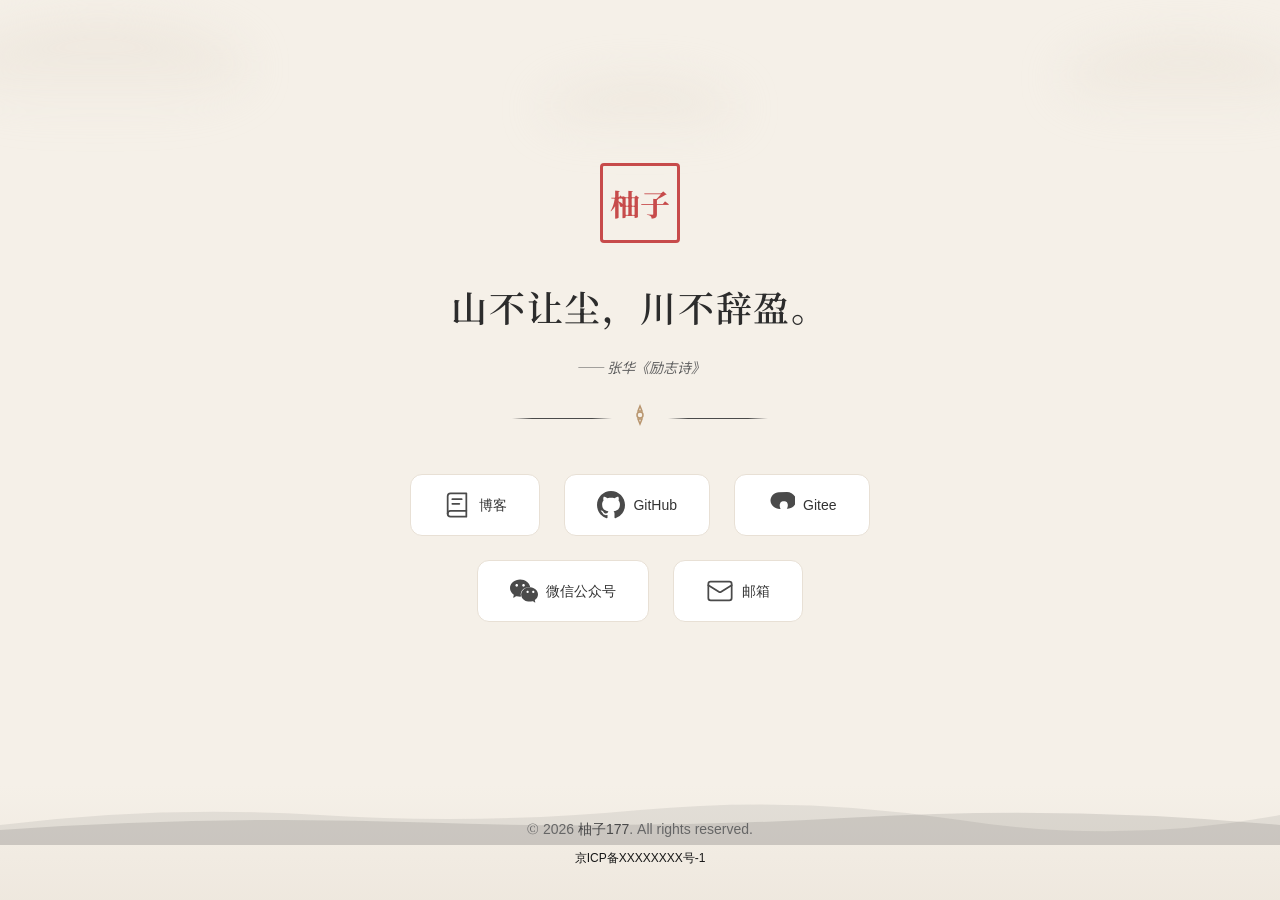
==== index.html @ e75788fe "个人主页初始化" ====
<!DOCTYPE html>
<html lang="zh-CN">
<head>
    <!-- ============================================
         古风个人网站主页
         作者: MiniMax Agent/youzi177
         版本: 1.0.1
    ============================================ -->

    <!-- ========== 基础字符集 & 视口设置 ========== -->
    <meta charset="UTF-8">
    <meta name="viewport" content="width=device-width, initial-scale=1.0, maximum-scale=5.0">

    <!-- ========== SEO 核心Meta标签 ========== -->
    <title>柚子177 - 个人主页</title>
    <meta name="description" content="柚子177是一个充满东方个人网站，以古典水墨画风格为基调，融合现代交互体验。分享技术与生活感悟。">
    <meta name="keywords" content="个人网站,古风,水墨,博客,技术,生活,柚子177">
    <meta name="author" content="柚子177">
    <meta name="robots" content="index, follow">

    <!-- ========== 搜索引擎爬虫友好 ========== -->
    <meta name="googlebot" content="index, follow">
    <meta name="baiduspider" content="index, follow">
    <meta name="bingbot" content="index, follow">

    <!-- ========== 移动端优化 ========== -->
    <meta name="theme-color" content="#f5f0e8">
    <meta name="apple-mobile-web-app-capable" content="yes">
    <meta name="apple-mobile-web-app-status-bar-style" content="default">

    <!-- ========== Open Graph 社交分享标签 ========== -->
    <meta property="og:type" content="website">
    <meta property="og:title" content="柚子177 - 个人主页">
    <meta property="og:description" content="柚子177是一个充满东方个人网站，以古典水墨画风格为基调。">
    <meta property="og:site_name" content="柚子177">
    <meta property="og:locale" content="zh_CN">

    <!-- ========== Twitter Card 标签 ========== -->
    <meta name="twitter:card" content="summary">
    <meta name="twitter:title" content="柚子177 - 个人主页">
    <meta name="twitter:description" content="柚子177是一个充满东方个人网站。">

    <!-- ========== 链接关系 ========== -->
    <link rel="canonical" href="https://example.com/">
    <link rel="index" href="https://example.com/">

    <!-- ========== 预连接优化 ========== -->
    <link rel="preconnect" href="https://fonts.googleapis.com">
    <link rel="preconnect" href="https://fonts.gstatic.com" crossorigin>

    <!-- ========== Google 字体 ========== -->
    <link href="https://fonts.googleapis.com/css2?family=Noto+Sans+SC:wght@300;400;500;700&family=Noto+Serif+SC:wght@400;600;700&display=swap" rel="stylesheet">

    <!-- ========== 页面图标 ========== -->
    <!-- <link rel="icon" type="image/svg+xml" href="data:image/svg+xml,<svg xmlns='http://www.w3.org/2000/svg' viewBox='0 0 100 100'><text y='.9em' font-size='90'>墨</text></svg>"> -->
      <link rel="icon" type="image/png" href="favicon.ico">
    <!-- ========== 样式表 ========== -->
    <link rel="stylesheet" href="styles.css">

    <!-- ========== 结构化数据 (JSON-LD) ========== -->
    <script type="application/ld+json">
    {
        "@context": "https://schema.org",
        "@type": "Person",
        "name": "柚子177",
        "description": "热爱技术与生活的开发者",
        "url": "https://youzi177.cn",
        "sameAs": [
            "https://github.com/youzi177",
            "https://gitee.com/youzi177"
        ]
    }
    </script>
</head>
<body>
    <!-- ============================================
         页面主容器
    ============================================ -->
    <div class="page-wrapper">

        <!-- ========== 顶部祥云装饰 ========== -->
        <div class="cloud-container" aria-hidden="true">
            <div class="cloud cloud-1"></div>
            <div class="cloud cloud-2"></div>
            <div class="cloud cloud-3"></div>
        </div>

        <!-- ========== 主内容区域 ========== -->
        <main class="main-content" role="main">

            <!-- 印章装饰 -->
            <div class="seal" aria-hidden="true">
                <span class="seal-text">柚子</span>
            </div>

            <!-- 谚语/名言区域 -->
            <div class="quote-section">
                <blockquote class="quote">
                    <p class="quote-text" id="quote-text">山不让尘，川不辞盈。</p>
                    <footer class="quote-source">
                        <cite>—— 张华《励志诗》</cite>
                    </footer>
                </blockquote>

                <!-- 装饰性分隔线 -->
                <div class="divider" aria-hidden="true">
                    <span class="divider-line"></span>
                    <span class="divider-icon">
                        <svg width="24" height="24" viewBox="0 0 24 24" fill="none" stroke="currentColor" stroke-width="1.5">
                            <path d="M12 3L14 8H10L12 3Z"/>
                            <path d="M12 21L10 16H14L12 21Z"/>
                            <circle cx="12" cy="12" r="3"/>
                        </svg>
                    </span>
                    <span class="divider-line"></span>
                </div>
            </div>

            <!-- 导航链接区域 -->
            <nav class="nav-links" aria-label="社交链接">
                <a href="https://blog.youzi177.cn" target="_blank" rel="noopener noreferrer" class="nav-link" data-platform="blog">
                    <span class="link-icon">
                        <!-- 博客/书本图标 -->
                        <svg width="28" height="28" viewBox="0 0 24 24" fill="none" stroke="currentColor" stroke-width="1.5" stroke-linecap="round" stroke-linejoin="round">
                            <path d="M4 19.5A2.5 2.5 0 0 1 6.5 17H20"/>
                            <path d="M6.5 2H20v20H6.5A2.5 2.5 0 0 1 4 19.5v-15A2.5 2.5 0 0 1 6.5 2z"/>
                            <line x1="8" y1="7" x2="16" y2="7"/>
                            <line x1="8" y1="11" x2="14" y2="11"/>
                        </svg>
                    </span>
                    <span class="link-text">博客</span>
                </a>

                <a href="https://github.com/youzi177" target="_blank" rel="noopener noreferrer" class="nav-link" data-platform="github">
                    <span class="link-icon">
                        <!-- GitHub 图标 -->
                        <svg width="28" height="28" viewBox="0 0 24 24" fill="currentColor">
                            <path d="M12 0C5.37 0 0 5.37 0 12c0 5.31 3.435 9.795 8.205 11.385.6.105.825-.255.825-.57 0-.285-.015-1.23-.015-2.235-3.015.555-3.795-.735-4.035-1.41-.135-.345-.72-1.41-1.23-1.695-.42-.225-1.02-.78-.015-.795.945-.015 1.62.87 1.845 1.23 1.08 1.815 2.805 1.305 3.495.99.105-.78.42-1.305.765-1.605-2.67-.3-5.46-1.335-5.46-5.925 0-1.305.465-2.385 1.23-3.225-.12-.3-.54-1.53.12-3.18 0 0 1.005-.315 3.3 1.23.96-.27 1.98-.405 3-.405s2.04.135 3 .405c2.295-1.56 3.3-1.23 3.3-1.23.66 1.65.24 2.88.12 3.18.765.84 1.23 1.905 1.23 3.225 0 4.605-2.805 5.625-5.475 5.925.435.375.81 1.095.81 2.22 0 1.605-.015 2.895-.015 3.3 0 .315.225.69.825.57A12.02 12.02 0 0 0 24 12c0-6.63-5.37-12-12-12z"/>
                        </svg>
                    </span>
                    <span class="link-text">GitHub</span>
                </a>

                <a href="https://gitee.com/youzi177" target="_blank" rel="noopener noreferrer" class="nav-link" data-platform="gitee">
                    <span class="link-icon">
                        <!-- Gitee 蜻蜓图标 -->
                        <svg width="28" height="28" viewBox="0 0 24 24" fill="currentColor">
                            <path d="M10.184 1.02c-3.91 0-7.184 3.275-7.184 7.18 0 3.91 3.91 7.18 7.91 7.18.27 0 .54-.01.81-.04-.04-.06-.07-.12-.1-.18-.12-.21-.24-.42-.33-.66-.03-.06-.05-.12-.07-.18a6.12 6.12 0 0 1-.22-.75c-.01-.06-.02-.12-.03-.18-.02-.1-.03-.21-.04-.31a.63.63 0 0 1-.02-.13c0-.04-.01-.08-.01-.12v-.93a.62.62 0 0 1 .02-.16c.02-.1.04-.21.07-.31a4.6 4.6 0 0 1 .18-.57c.02-.05.04-.1.06-.14.03-.08.07-.15.1-.23l.03-.06c.03-.06.06-.12.09-.18.04-.07.08-.14.13-.2.04-.06.08-.12.13-.18.04-.06.09-.12.14-.17.05-.06.11-.12.17-.17.06-.05.12-.11.18-.16.06-.05.13-.09.2-.14.07-.04.14-.08.22-.12.07-.04.15-.07.23-.11.08-.03.16-.06.25-.09.08-.02.17-.05.26-.07.08-.02.17-.03.26-.05.09-.01.18-.02.27-.03.09 0 .18-.01.27-.01h.54c.09 0 .18 0 .27.01.09.01.18.02.27.03.09.02.18.03.26.05.09.02.17.05.26.07.08.03.17.06.25.09.08.04.15.07.23.11.07.04.15.08.22.12.07.05.14.09.2.14.06.05.12.11.18.16.06.05.12.11.17.17.05.05.1.11.14.17.05.06.09.13.13.2.03.06.06.12.09.18.01.02.02.04.03.06.03.08.07.15.1.23.02.05.04.09.06.14.05.15.11.31.18.57.03.1.05.21.07.31.01.05.01.11.02.16v.93c0 .04 0 .08-.01.12a.63.63 0 0 1-.02.13c-.01.1-.02.21-.04.31-.01.06-.02.12-.03.18a6.12 6.12 0 0 1-.22.75c-.02.06-.05.12-.07.18-.09.24-.21.45-.33.66-.03.06-.06.12-.1.18.27.03.54.04.81.04 3.91 0 7.18-3.27 7.18-7.18 0-3.905-3.91-7.18-7.91-7.18z"/>
                        </svg>
                    </span>
                    <span class="link-text">Gitee</span>
                </a>

                <a href="#" class="nav-link" data-platform="wechat" id="wechat-link">
                    <span class="link-icon">
                        <!-- 微信图标 -->
                        <svg width="28" height="28" viewBox="0 0 24 24" fill="currentColor">
                            <path d="M8.691 2.188C3.891 2.188 0 5.476 0 9.53c0 2.212 1.17 4.203 3.002 5.55a.59.59 0 0 1 .213.665l-.39 1.48c-.019.07-.048.141-.048.213 0 .163.13.295.29.295a.326.326 0 0 0 .167-.054l1.903-1.114a.864.864 0 0 1 .717-.098 10.16 10.16 0 0 0 2.837.403c.276 0 .543-.027.811-.05-.857-2.578.157-4.972 1.932-6.446 1.703-1.415 3.882-1.98 5.853-1.838-.576-3.583-4.196-6.348-8.596-6.348zM5.785 5.991c.642 0 1.162.529 1.162 1.18a1.17 1.17 0 0 1-1.162 1.178A1.17 1.17 0 0 1 4.623 7.17c0-.651.52-1.18 1.162-1.18zm5.813 0c.642 0 1.162.529 1.162 1.18a1.17 1.17 0 0 1-1.162 1.178 1.17 1.17 0 0 1-1.162-1.178c0-.651.52-1.18 1.162-1.18zm5.34 2.867c-1.797-.052-3.746.512-5.28 1.786-1.72 1.428-2.687 3.72-1.78 6.22.942 2.453 3.666 4.229 6.884 4.229.826 0 1.622-.12 2.361-.336a.722.722 0 0 1 .598.082l1.584.926a.272.272 0 0 0 .14.045c.134 0 .24-.11.24-.245 0-.06-.024-.12-.04-.177l-.327-1.233a.582.582 0 0 1-.023-.156.49.49 0 0 1 .201-.398C23.024 18.48 24 16.82 24 14.98c0-3.21-2.931-5.837-6.656-6.088V8.87c-.135-.003-.27-.012-.407-.012zm-1.834 2.994c.536 0 .97.44.97.983a.976.976 0 0 1-.97.983.976.976 0 0 1-.97-.983c0-.542.434-.983.97-.983zm4.857 0c.536 0 .97.44.97.983a.976.976 0 0 1-.97.983.976.976 0 0 1-.97-.983c0-.542.434-.983.97-.983z"/>
                        </svg>
                    </span>
                    <span class="link-text">微信公众号</span>
                </a>

                <a href="mailto:youzi177@126.com" class="nav-link" data-platform="email">
                    <span class="link-icon">
                        <!-- 邮箱图标 -->
                        <svg width="28" height="28" viewBox="0 0 24 24" fill="none" stroke="currentColor" stroke-width="1.5" stroke-linecap="round" stroke-linejoin="round">
                            <rect x="2" y="4" width="20" height="16" rx="2"/>
                            <path d="m22 7-8.97 5.7a1.94 1.94 0 0 1-2.06 0L2 7"/>
                        </svg>
                    </span>
                    <span class="link-text">邮箱</span>
                </a>
            </nav>

            <!-- 微信公众号二维码弹窗 -->
            <div class="wechat-modal" id="wechat-modal" role="dialog" aria-modal="true" aria-labelledby="wechat-title" hidden>
                <div class="wechat-modal-content">
                    <button class="wechat-modal-close" id="wechat-modal-close" aria-label="关闭">
                        <svg width="24" height="24" viewBox="0 0 24 24" fill="none" stroke="currentColor" stroke-width="2">
                            <line x1="18" y1="6" x2="6" y2="18"/>
                            <line x1="6" y1="6" x2="18" y2="18"/>
                        </svg>
                    </button>
                    <h3 id="wechat-title" class="wechat-modal-title">扫码关注微信公众号</h3>
                    <div class="wechat-qrcode">
                        <!-- 占位二维码，使用CSS绘制 -->
                        <div class="qrcode-placeholder">
                       <img src="https://zvrznhzpe161.space.minimaxi.com/wechat-qrcode.jpg" alt="微信公众号二维码" />
                        </div>
                    </div>
                    <p class="wechat-hint">搜索关注：科技兔Rabbit</p>
                </div>
            </div>
        </main>

        <!-- ========== 底部页脚 ========== -->
        <footer class="footer" role="contentinfo">
            <!-- 底部山水装饰 -->
            <div class="mountain-decoration" aria-hidden="true">
                <svg viewBox="0 0 1440 120" preserveAspectRatio="none">
                    <path d="M0,120 L0,80 Q180,40 360,60 T720,50 T1080,70 T1440,60 L1440,120 Z" fill="currentColor" opacity="0.1"/>
                    <path d="M0,120 L0,90 Q240,60 480,75 T960,65 T1440,80 L1440,120 Z" fill="currentColor" opacity="0.15"/>
                </svg>
            </div>

            <div class="footer-content">
                <p class="copyright">
                    <span class="copyright-symbol">&copy;</span>
                    <span id="current-year"></span>
                    <a href="/" class="footer-link">柚子177</a>.
                    All rights reserved.
                </p>
                <p class="beian">
                    <a href="https://beian.miit.gov.cn/" target="_blank" rel="noopener noreferrer" class="footer-link beian-link">
                        京ICP备XXXXXXXX号-1
                    </a>
                </p>
            </div>
        </footer>
    </div>

    <!-- ========== JavaScript ========== -->
    <script src="script.js"></script>

<style>

* {
  margin: 0;
  padding: 0;
  box-sizing: border-box;
}

body {
  font-family: -apple-system, BlinkMacSystemFont, 'Segoe UI', Roboto, 'Helvetica Neue', Arial, sans-serif;
}

.inland-security-footer {
  position: fixed;
  z-index: 10;
  bottom: 0;
  right: 0;
  width: fit-content;
  display: flex;
  justify-content: flex-end;
}

.tooltip-container {
  position: relative;
}

.trigger-content {
  display: flex;
  flex-wrap: wrap;
  align-items: center;
  justify-content: center;
  padding: 8px;
  background-color: transparent;
  border-radius: 8px;
  cursor: pointer;
}

.minimax-link {
  display: flex;
  align-items: center;
  cursor: pointer;
  font-weight: 300;
  color: #adadad;
  text-decoration: none;
}

.minimax-link:visited {
  color: #adadad;
}

.minimax-link:hover {
  color: #666666;
}

.tooltip-content {
  position: absolute;
  bottom: 100%;
  right: 0;
  display: none;
  flex-direction: column;
  align-items: center;
  gap: 8px;
  padding: 8px;
  padding-bottom: 16px; /* 8px 内容间距 + 8px 用于鼠标移动的透明区域 */
  font-size: 12px;
  line-height: 17px;
  background-color: #fafafa;
  border-radius: 12px;
  white-space: nowrap;
  box-shadow: 0 2px 8px rgba(0, 0, 0, 0.15);
  color: #171717;
}

/* 创建透明的连接区域，让鼠标可以平滑移动到 tooltip */
.tooltip-content::after {
  content: '';
  position: absolute;
  bottom: -8px;
  left: 0;
  right: 0;
  height: 16px;
}

.tooltip-container:hover .tooltip-content {
  display: flex;
}

.info-section {
  display: flex;
  flex-wrap: wrap;
  justify-content: center;
  gap: 12px;
}

.beian-link {
  display: flex;
  align-items: center;
  text-decoration: none;
  color: #171717;
}

.beian-icon {
  width: 14px;
  height: 14px;
  margin-right: 2px;
}

.underline-text {
  color: #171717;
  text-decoration: underline;
}

.underline-text:hover {
  color: #000000;
}

/* 深色模式支持 */
@media (prefers-color-scheme: dark) {
  .trigger-content {
    background-color: transparent;
  }

  .minimax-link,
  .minimax-link:visited {
    color: #666666;
  }

  .minimax-link:hover {
    color: #adadad;
  }

  .tooltip-content {
    background-color: #262626;
    color: #ededed;
  }

  .beian-link,
  .underline-text {
    color: #ededed;
  }

  .underline-text:hover {
    color: #ffffff;
  }
}

</style>
<div class="inland-security-footer">
  <div class="tooltip-container">
    <!-- <div class="trigger-content">
      <a href="https://www.minimaxi.com/" target="_blank" rel="noreferrer" class="minimax-link">
        <span>© 2026 MiniMax</span>
      </a>
    </div> -->
    <div class="tooltip-content">
      <!-- <section class="info-section">
        <span>上海稀宇科技有限公司</span>
      </section> -->

      <section class="info-section">
        <a class="beian-link" href="https://www.beian.gov.cn/portal/registerSystemInfo?recordcode=31010402010179" target="_blank" rel="noreferrer">
          <img alt="hailuo-beian-icon" src="https://cdn.hailuoai.com/hailuo-video-web/public_assets/223037d3-79fd-4db0-a456-749f38a6a14b.png" class="beian-icon">
          <span class="underline-text">沪公网安备31010402010179号</span>
        </a>
        <a href="https://beian.miit.gov.cn/" target="_blank" rel="noreferrer" class="underline-text">
          沪ICP备2023003282号-38
        </a>
      </section>

      <!-- <section class="info-section">
        <span>模型名称：MiniMax</span>
        <span>备案号：Shanghai-MiniMax-202505230046</span>
      </section> -->
<!-- 
      <section class="info-section">
        <a href="https://agent.minimaxi.com/doc/zh/terms-of-service.html" target="_blank" rel="noreferrer" class="underline-text">
          用户协议
        </a>
        <a href="https://agent.minimaxi.com/doc/zh/privacy-policy.html" target="_blank" rel="noreferrer" class="underline-text">
          隐私政策
        </a>
      </section> -->
    </div>
  </div>
</div>


<script>
/**
 * Iframe 元素高亮注入脚本
 * 需要在目标网站中引入此脚本来支持跨域 iframe 高亮功能
 *
 * 使用方法：
 * 1. 将此脚本添加到目标网站的 HTML 中
 * 2. 或通过浏览器扩展、用户脚本等方式注入
 */

(function () {
  "use strict";

  // 检查是否在 iframe 中
  if (window.self === window.top) {
    return; // 不在 iframe 中，不执行
  }

  // 检查是否已经初始化过
  if (window.__iframeHighlightInitialized) {
    return;
  }
  window.__iframeHighlightInitialized = true;
  console.log("Iframe 高亮脚本已加载");

  // 创建高亮覆盖层
  var overlay = document.createElement("div");
  overlay.id = "iframe-highlight-overlay";
  overlay.style.cssText = "\n    position: fixed;\n    top: 0;\n    left: 0;\n    width: 100vw;\n    height: 100vh;\n    pointer-events: none;\n    z-index: 999999;\n    overflow: hidden;\n  ";

  // 创建悬停高亮框（虚线边框）
  var highlightBox = document.createElement("div");
  highlightBox.id = "iframe-highlight-box";
  highlightBox.style.cssText = "\n    position: absolute;\n    border: 2px dashed #007AFF;\n    background: rgba(0, 122, 255, 0.08);\n    pointer-events: none;\n    display: none;\n    transition: all 0.1s ease;\n    box-shadow: 0 0 0 1px rgba(255, 255, 255, 0.8);\n    border-radius: 2px;\n  ";

  // 创建选中节点的常驻高亮框（实线边框）
  var selectedBox = document.createElement("div");
  selectedBox.id = "iframe-selected-box";
  selectedBox.style.cssText = "\n    position: absolute;\n    border: 2px solid #007AFF;\n    pointer-events: none;\n    display: none;\n    box-shadow: 0 0 0 1px rgba(255, 255, 255, 0.9), 0 0 8px rgba(255, 107, 53, 0.4);\n    border-radius: 2px;\n    z-index: 1000000;\n  ";

  // 创建悬停标签显示
  var tagLabel = document.createElement("div");
  tagLabel.id = "iframe-tag-label";
  tagLabel.style.cssText = "\n    position: absolute;\n    background: #007AFF;\n    color: white;\n    padding: 2px 6px;\n    font-size: 11px;\n    font-family: -apple-system, BlinkMacSystemFont, 'Segoe UI', Roboto, 'Helvetica Neue', Arial, sans-serif;\n    border-radius: 2px;\n    pointer-events: none;\n    display: none;\n    white-space: nowrap;\n    z-index: 1000001;\n    box-shadow: 0 2px 4px rgba(0, 0, 0, 0.3);\n    font-weight: 500;\n  ";

  // 创建选中节点标签
  var selectedLabel = document.createElement("div");
  selectedLabel.id = "iframe-selected-label";
  selectedLabel.style.cssText = "\n    position: absolute;\n    background: #007AFF;\n    color: white;\n    padding: 3px 8px;\n    font-size: 11px;\n    font-family: -apple-system, BlinkMacSystemFont, 'Segoe UI', Roboto, 'Helvetica Neue', Arial, sans-serif;\n    border-radius: 3px;\n    pointer-events: none;\n    display: none;\n    white-space: nowrap;\n    z-index: 1000002;\n    box-shadow: 0 2px 6px rgba(0, 0, 0, 0.4);\n    font-weight: 600;\n  ";
  overlay.appendChild(highlightBox);
  overlay.appendChild(selectedBox);
  overlay.appendChild(tagLabel);
  overlay.appendChild(selectedLabel);
  document.body.appendChild(overlay);

  // 存储当前选中的元素
  var selectedElement = null;
  var highlightEnabled = false;

  // 更新选中元素的高亮显示
  function updateSelectedHighlight(element) {
    console.log("updateSelectedHighlight called with:", element);
    if (!element) {
      selectedBox.style.display = "none";
      selectedLabel.style.display = "none";
      selectedElement = null;
      console.log("Cleared selected highlight");
      return;
    }
    selectedElement = element;
    var rect = element.getBoundingClientRect();
    console.log("Selected element rect:", rect);

    // 更新选中高亮框位置
    selectedBox.style.display = "block";
    selectedBox.style.left = "".concat(rect.left - 2, "px");
    selectedBox.style.top = "".concat(rect.top - 2, "px");
    selectedBox.style.width = "".concat(rect.width + 4, "px");
    selectedBox.style.height = "".concat(rect.height + 4, "px");

    // 更新选中标签位置和内容
    selectedLabel.style.display = "block";
    selectedLabel.textContent = "\u2713 <".concat(element.tagName.toLowerCase(), ">");

    // 计算标签位置，确保不超出视窗
    var labelTop = rect.top - 28;
    var labelLeft = rect.left;

    // 如果标签会超出顶部，显示在元素下方
    if (labelTop < 5) {
      labelTop = rect.bottom + 5;
    }

    // 如果标签会超出右侧，向左调整
    var labelWidth = selectedLabel.offsetWidth || 100; // 预估宽度
    if (labelLeft + labelWidth > window.innerWidth - 10) {
      labelLeft = window.innerWidth - labelWidth - 10;
    }
    selectedLabel.style.left = "".concat(Math.max(5, labelLeft), "px");
    selectedLabel.style.top = "".concat(labelTop, "px");
    console.log("Selected highlight positioned at:", {
      left: selectedBox.style.left,
      top: selectedBox.style.top,
      width: selectedBox.style.width,
      height: selectedBox.style.height
    });
  }
  function getElementSelector(element) {
    if (!(element instanceof Element)) throw new Error('Argument must be a DOM element');
    var segments = [];
    var current = element;
    while (current !== document.documentElement) {
      var selector = '';
      // 优先检查唯一ID
      if (current.id && document.querySelectorAll("#".concat(current.id)).length === 1) {
        segments.unshift("#".concat(current.id));
        break; // ID唯一，无需继续向上
      }

      // 生成类名选择器（取第一个有效类名）
      var classes = Array.from(current.classList).filter(function (c) {
        return !c.startsWith('js-');
      });
      var className = classes.length > 0 ? ".".concat(classes[0]) : '';

      // 生成位置索引（nth-child）
      var tag = current.tagName.toLowerCase();
      if (!className) {
        var siblings = Array.from(current.parentNode.children);
        var index = siblings.findIndex(function (el) {
          return el === current;
        }) + 1;
        selector = "".concat(tag, ":nth-child(").concat(index, ")");
      } else {
        selector = className;
      }
      segments.unshift(selector);
      current = current.parentElement;
    }

    // 处理根元素
    if (current === document.documentElement) {
      segments.unshift('html');
    }
    return segments.join(' > ');
  }

  // 获取元素文本内容
  function getElementText(element) {
    var _element$textContent;
    if (element.tagName === "INPUT") {
      return element.value || element.placeholder || "";
    }
    if (element.tagName === "TEXTAREA") {
      return element.value || element.placeholder || "";
    }
    var text = ((_element$textContent = element.textContent) === null || _element$textContent === void 0 ? void 0 : _element$textContent.trim()) || "";
    return text.length > 50 ? text.substring(0, 50) + "..." : text;
  }

  // 获取元素属性信息
  function getElementAttributes(element) {
    var attrs = {};
    for (var i = 0; i < element.attributes.length; i++) {
      var attr = element.attributes[i];
      attrs[attr.name] = attr.value;
    }
    return attrs;
  }

  // 鼠标悬停事件处理
  function handleMouseOver(e) {
    if (!highlightEnabled) return;
    var target = e.target;
    if (!target || target === overlay || target === highlightBox || target === tagLabel || target === selectedBox || target === selectedLabel) {
      return;
    }

    // 避免高亮 html 和 body 元素
    if (target === document.documentElement || target === document.body) {
      return;
    }

    // 如果是已选中的元素，不显示悬停高亮
    if (target === selectedElement) {
      highlightBox.style.display = "none";
      tagLabel.style.display = "none";
      return;
    }
    var rect = target.getBoundingClientRect();
    var selector = getElementSelector(target);
    var text = getElementText(target);
    var attributes = getElementAttributes(target);

    // 更新悬停高亮框位置
    highlightBox.style.display = "block";
    highlightBox.style.left = "".concat(rect.left - 2, "px");
    highlightBox.style.top = "".concat(rect.top - 2, "px");
    highlightBox.style.width = "".concat(rect.width + 4, "px");
    highlightBox.style.height = "".concat(rect.height + 4, "px");

    // 更新标签位置和内容
    tagLabel.style.display = "block";
    tagLabel.textContent = "<".concat(target.tagName.toLowerCase(), ">");

    // 计算标签位置，确保不超出视窗
    var labelTop = rect.top - 22;
    var labelLeft = rect.left;

    // 如果标签会超出顶部，显示在元素下方
    if (labelTop < 0) {
      labelTop = rect.bottom + 5;
    }

    // 如果标签会超出右侧，向左调整
    if (labelLeft + tagLabel.offsetWidth > window.innerWidth) {
      labelLeft = window.innerWidth - tagLabel.offsetWidth - 5;
    }
    tagLabel.style.left = "".concat(Math.max(0, labelLeft), "px");
    tagLabel.style.top = "".concat(labelTop, "px");

    // 发送消息到父窗口
    var elementInfo = {
      tagName: target.tagName.toLowerCase(),
      rect: {
        left: rect.left,
        top: rect.top,
        right: rect.right,
        bottom: rect.bottom,
        width: rect.width,
        height: rect.height,
        x: rect.x,
        y: rect.y
      },
      selector: selector,
      text: text,
      attributes: attributes,
      url: window.location.href,
      path: window.location.pathname,
      timestamp: Date.now()
    };
    try {
      window.parent.postMessage({
        type: "iframe-element-hover",
        data: elementInfo,
        source: "iframe-highlight-injector"
      }, "*");
    } catch (error) {
      console.warn("无法发送消息到父窗口:", error);
    }
  }

  // 鼠标离开事件处理
  function handleMouseOut(e) {
    if (!highlightEnabled) return;
    var relatedTarget = e.relatedTarget;

    // 如果鼠标移动到高亮相关元素上，不隐藏高亮
    if (relatedTarget && (relatedTarget === highlightBox || relatedTarget === tagLabel || relatedTarget === overlay || relatedTarget === selectedBox || relatedTarget === selectedLabel)) {
      return;
    }
    highlightBox.style.display = "none";
    tagLabel.style.display = "none";
    try {
      window.parent.postMessage({
        type: "iframe-element-hover",
        data: null,
        source: "iframe-highlight-injector"
      }, "*");
    } catch (error) {
      console.warn("无法发送消息到父窗口:", error);
    }
  }

  // 点击事件处理
  function handleClick(e) {
    var target = e.target;
    if (!target || target === overlay || target === highlightBox || target === tagLabel || target === selectedBox || target === selectedLabel) {
      return;
    }

    // 避免处理 html 和 body 元素
    if (target === document.documentElement || target === document.body) {
      return;
    }

    // 检查是否是交互元素，这些元素需要保留默认行为
    var isInteractiveElement = ['input', 'textarea', 'select', 'button', 'a'].includes(target.tagName.toLowerCase());

    // 如果高亮功能启用，对于非交互元素阻止默认行为和事件传播
    if (highlightEnabled) {
      e.preventDefault();
      e.stopPropagation();
    }
    var rect = target.getBoundingClientRect();
    var selector = getElementSelector(target);
    var text = getElementText(target);
    var attributes = getElementAttributes(target);
    console.log("Element clicked:", {
      tagName: target.tagName,
      selector: selector,
      rect: rect
    });

    // 立即更新选中高亮
    updateSelectedHighlight(target);

    // 隐藏悬停高亮，因为现在是选中状态
    highlightBox.style.display = "none";
    tagLabel.style.display = "none";
    var elementInfo = {
      tagName: target.tagName.toLowerCase(),
      rect: {
        left: rect.left,
        top: rect.top,
        right: rect.right,
        bottom: rect.bottom,
        width: rect.width,
        height: rect.height,
        x: rect.x,
        y: rect.y
      },
      selector: selector,
      text: text,
      attributes: attributes,
      url: window.location.href,
      path: window.location.pathname,
      timestamp: Date.now()
    };
    try {
      window.parent.postMessage({
        type: "iframe-element-click",
        data: elementInfo,
        source: "iframe-highlight-injector"
      }, "*");
    } catch (error) {
      console.warn("无法发送消息到父窗口:", error);
    }
  }

  // 监听来自父窗口的消息
  function handleParentMessage(event) {
    console.log("Received message from parent:", event.data);
    if (event.data.type === "iframe-highlight-toggle") {
      var enabled = event.data.enabled;
      console.log("Highlight toggle:", enabled);
      if (enabled) {
        enableHighlight();
      } else {
        disableHighlight();
      }
    } else if (event.data.type === "enable-iframe-highlight") {
      console.log("Enable iframe highlight");
      enableHighlight();
    } else if (event.data.type === "disable-iframe-highlight") {
      console.log("Disable iframe highlight");
      disableHighlight();
    } else if (event.data.type === "toggle-iframe-highlight") {
      var _enabled = event.data.enabled !== undefined ? event.data.enabled : !highlightEnabled;
      console.log("Toggle iframe highlight to:", _enabled);
      if (_enabled) {
        enableHighlight();
      } else {
        disableHighlight();
      }
    } else if (event.data.type === "update-selected-element") {
      var selector = event.data.selector;
      console.log("Update selected element with selector:", selector);
      if (selector) {
        try {
          var element = document.querySelector(selector);
          console.log("Found element by selector:", element);
          updateSelectedHighlight(element);
        } catch (error) {
          console.warn("Failed to select element:", error);
          updateSelectedHighlight(null);
        }
      } else {
        updateSelectedHighlight(null);
      }
    } else if (event.data.type === "clear-selected-element") {
      console.log("Clear selected element");
      updateSelectedHighlight(null);
    }
  }

  // 启用高亮功能
  function enableHighlight() {
    console.log("Enabling highlight");
    document.addEventListener("mouseover", handleMouseOver, true);
    document.addEventListener("mouseout", handleMouseOut, true);
    document.addEventListener("click", handleClick, true);
    highlightEnabled = true;
    overlay.style.display = "block";
  }

  // 禁用高亮功能
  function disableHighlight() {
    console.log("Disabling highlight");
    highlightEnabled = false;
    // 保持事件监听器，但通过 highlightEnabled 变量控制行为
    // 这样可以保留选中状态的显示
    highlightBox.style.display = "none";
    tagLabel.style.display = "none";
    // 不隐藏 selectedBox 和 selectedLabel，保留选中状态
  }

  // 完全禁用高亮功能（移除所有监听器）
  function fullyDisableHighlight() {
    console.log("Fully disabling highlight");
    highlightEnabled = false;
    document.removeEventListener("mouseover", handleMouseOver, true);
    document.removeEventListener("mouseout", handleMouseOut, true);
    document.removeEventListener("click", handleClick, true);
    overlay.style.display = "none";
    highlightBox.style.display = "none";
    tagLabel.style.display = "none";
    selectedBox.style.display = "none";
    selectedLabel.style.display = "none";
  }

  // 添加事件监听
  enableHighlight();
  window.addEventListener("message", handleParentMessage);

  // 暴露全局函数供外部调用
  window.__iframeHighlightControl = {
    enable: enableHighlight,
    disable: disableHighlight,
    fullyDisable: fullyDisableHighlight,
    isEnabled: function isEnabled() {
      return highlightEnabled;
    },
    getSelectedElement: function getSelectedElement() {
      return selectedElement;
    },
    updateSelected: updateSelectedHighlight,
    // 通过消息发送开关控制
    sendToggleMessage: function sendToggleMessage(enabled) {
      window.parent.postMessage({
        type: 'iframe-highlight-status',
        enabled: enabled || highlightEnabled,
        source: 'iframe-highlight-injector'
      }, '*');
    }
  };

  // 通知父窗口脚本已加载
  try {
    window.parent.postMessage({
      type: "iframe-highlight-ready",
      data: {
        url: window.location.href,
        userAgent: navigator.userAgent,
        timestamp: Date.now()
      },
      source: "iframe-highlight-injector"
    }, "*");
  } catch (error) {
    console.warn("无法发送就绪消息到父窗口:", error);
  }

  // 清理函数
  window.__iframeHighlightCleanup = function () {
    fullyDisableHighlight();
    window.removeEventListener("message", handleParentMessage);
    if (overlay.parentElement) {
      overlay.parentElement.removeChild(overlay);
    }
    delete window.__iframeHighlightInitialized;
    delete window.__iframeHighlightCleanup;
  };
})();

</script>
</body>
</html>
---- styles.css ----
/**
 * ============================================
 * 古风个人网站 - 样式表
 * ============================================
 * 包含: 变量定义、基础样式、组件样式、动画、响应式
 */

/* ============================================
   1. CSS 变量定义
   ============================================ */
:root {
    /* 颜色系统 - 古风水墨主题 */
    --color-ink-dark: #2c2c2c;      /* 浓墨 - 主文字 */
    --color-ink-medium: #4a4a4a;    /* 淡墨 - 次要文字 */
    --color-accent: #c74b4b;        /* 朱砂红 - 强调色 */
    --color-accent-hover: #a83a3a;   /* 朱砂深红 */
    --color-bg-primary: #f5f0e8;     /* 宣纸白 - 主背景 */
    --color-bg-secondary: #e8e0d5;  /* 浅米色 - 次背景 */
    --color-text: #333333;          /* 深色文字 */
    --color-text-light: #666666;    /* 浅色文字 */
    --color-gold: #b8956e;          /* 古铜金 */
    --color-white: #ffffff;

    /* 字体系统 */
    --font-serif: "Noto Serif SC", "STSong", "SimSun", serif;
    --font-sans: "Noto Sans SC", "PingFang SC", "Microsoft YaHei", sans-serif;

    /* 字体大小 */
    --text-xs: 0.75rem;     /* 12px */
    --text-sm: 0.875rem;    /* 14px */
    --text-base: 1rem;       /* 16px */
    --text-lg: 1.125rem;     /* 18px */
    --text-xl: 1.25rem;       /* 20px */
    --text-2xl: 1.5rem;      /* 24px */
    --text-3xl: 1.875rem;    /* 30px */
    --text-4xl: 2.25rem;     /* 36px */

    /* 间距 */
    --space-1: 0.25rem;      /* 4px */
    --space-2: 0.5rem;       /* 8px */
    --space-3: 0.75rem;      /* 12px */
    --space-4: 1rem;         /* 16px */
    --space-5: 1.25rem;      /* 20px */
    --space-6: 1.5rem;       /* 24px */
    --space-8: 2rem;         /* 32px */
    --space-10: 2.5rem;       /* 40px */
    --space-12: 3rem;         /* 48px */
    --space-16: 4rem;         /* 64px */

    /* 圆角 */
    --radius-sm: 4px;
    --radius-md: 8px;
    --radius-lg: 12px;
    --radius-xl: 16px;
    --radius-full: 9999px;

    /* 阴影 */
    --shadow-sm: 0 1px 2px rgba(0, 0, 0, 0.05);
    --shadow-md: 0 4px 6px rgba(0, 0, 0, 0.07);
    --shadow-lg: 0 10px 25px rgba(0, 0, 0, 0.1);
    --shadow-xl: 0 20px 40px rgba(0, 0, 0, 0.12);

    /* 动画时长 */
    --duration-fast: 200ms;
    --duration-normal: 400ms;
    --duration-slow: 800ms;

    /* 缓动函数 */
    --ease-out: cubic-bezier(0.4, 0, 0.2, 1);
    --ease-in-out: cubic-bezier(0.4, 0, 0.4, 1);

    /* 布局 */
    --max-width: 800px;
    --padding-desktop: 48px;
    --padding-mobile: 24px;
}

/* ============================================
   2. CSS 重置与基础样式
   ============================================ */
*,
*::before,
*::after {
    margin: 0;
    padding: 0;
    box-sizing: border-box;
}

/* 设置 html 字体和滚动行为 */
html {
    scroll-behavior: smooth;
    -webkit-font-smoothing: antialiased;
    -moz-osx-font-smoothing: grayscale;
}

/* 设置 body 基础样式 */
body {
    font-family: var(--font-sans);
    font-size: var(--text-base);
    line-height: 1.6;
    color: var(--color-text);
    background-color: var(--color-bg-primary);
    min-height: 100vh;
    overflow-x: hidden;
}

/* 移除链接默认下划线 */
a {
    text-decoration: none;
    color: inherit;
    transition: color var(--duration-fast) var(--ease-out);
}

/* 图片默认样式 */
img {
    max-width: 100%;
    height: auto;
    display: block;
}

/* 列表默认样式 */
ul, ol {
    list-style: none;
}

/* 按钮默认样式 */
button {
    font-family: inherit;
    font-size: inherit;
    cursor: pointer;
    border: none;
    background: none;
}

/* 选中文字样式 */
::selection {
    background-color: var(--color-accent);
    color: var(--color-white);
}

/* ============================================
   3. 页面布局
   ============================================ */
.page-wrapper {
    position: relative;
    min-height: 100vh;
    display: flex;
    flex-direction: column;
}

/* 主内容区域 */
.main-content {
    flex: 1;
    display: flex;
    flex-direction: column;
    align-items: center;
    justify-content: center;
    padding: var(--space-12) var(--padding-mobile);
    max-width: var(--max-width);
    margin: 0 auto;
    width: 100%;
}

/* 桌面端内边距调整 */
@media (min-width: 768px) {
    .main-content {
        padding: var(--space-16) var(--padding-desktop);
        min-height: calc(100vh - 200px);
    }
}

/* ============================================
   4. 祥云装饰动画
   ============================================ */
.cloud-container {
    position: fixed;
    top: 0;
    left: 0;
    right: 0;
    height: 200px;
    pointer-events: none;
    z-index: 0;
    overflow: hidden;
}

.cloud {
    position: absolute;
    background: linear-gradient(to bottom, rgba(232, 224, 213, 0.6), transparent);
    border-radius: 50%;
    filter: blur(20px);
}

/* 祥云1 - 左上 */
.cloud-1 {
    width: 300px;
    height: 100px;
    top: 20px;
    left: -50px;
    animation: float-cloud 25s ease-in-out infinite;
}

/* 祥云2 - 右上 */
.cloud-2 {
    width: 250px;
    height: 80px;
    top: 40px;
    right: -30px;
    animation: float-cloud 20s ease-in-out infinite reverse;
}

/* 祥云3 - 中间 */
.cloud-3 {
    width: 200px;
    height: 60px;
    top: 80px;
    left: 50%;
    transform: translateX(-50%);
    animation: float-cloud 30s ease-in-out infinite;
    animation-delay: -10s;
}

/* 祥云飘动动画 */
@keyframes float-cloud {
    0%, 100% {
        transform: translateX(0) translateY(0);
    }
    25% {
        transform: translateX(20px) translateY(-5px);
    }
    50% {
        transform: translateX(0) translateY(5px);
    }
    75% {
        transform: translateX(-20px) translateY(-3px);
    }
}

/* ============================================
   5. 印章装饰
   ============================================ */
.seal {
    width: 80px;
    height: 80px;
    border: 3px solid var(--color-accent);
    border-radius: var(--radius-sm);
    display: flex;
    align-items: center;
    justify-content: center;
    margin-bottom: var(--space-8);
    opacity: 0;
    transform: scale(0.8) rotate(-10deg);
    animation: seal-appear var(--duration-slow) var(--ease-out) forwards;
    animation-delay: 0.2s;
}

.seal-text {
    font-family: var(--font-serif);
    font-size: var(--text-3xl);
    font-weight: 700;
    color: var(--color-accent);
}

/* 印章出现动画 */
@keyframes seal-appear {
    to {
        opacity: 1;
        transform: scale(1) rotate(0deg);
    }
}

/* ============================================
   6. 谚语区域
   ============================================ */
.quote-section {
    text-align: center;
    margin-bottom: var(--space-10);
    opacity: 0;
    animation: fade-in-up var(--duration-slow) var(--ease-out) forwards;
    animation-delay: 0.5s;
}

.quote {
    margin-bottom: var(--space-6);
}

.quote-text {
    font-family: var(--font-serif);
    font-size: var(--text-2xl);
    font-weight: 600;
    color: var(--color-ink-dark);
    line-height: 1.8;
    margin-bottom: var(--space-4);
    letter-spacing: 0.05em;
}

.quote-source {
    font-family: var(--font-sans);
    font-size: var(--text-sm);
    color: var(--color-text-light);
    font-style: normal;
}

/* 引用来源斜体 */
.quote-source cite {
    font-style: italic;
}

/* 装饰性分隔线 */
.divider {
    display: flex;
    align-items: center;
    justify-content: center;
    gap: var(--space-4);
    margin-top: var(--space-6);
}

.divider-line {
    width: 60px;
    height: 1px;
    background: linear-gradient(
        90deg,
        transparent,
        var(--color-ink-medium) 20%,
        var(--color-ink-medium) 80%,
        transparent
    );
    transform: scaleX(0);
    animation: line-draw var(--duration-normal) var(--ease-out) forwards;
    animation-delay: 1s;
}

.divider-line:first-child {
    animation-delay: 1s;
}

.divider-line:last-child {
    animation-delay: 1.1s;
}

/* 分隔线绘制动画 */
@keyframes line-draw {
    to {
        transform: scaleX(1);
    }
}

.divider-icon {
    color: var(--color-gold);
    animation: fade-in var(--duration-normal) var(--ease-out) forwards;
    animation-delay: 1.2s;
    opacity: 0;
}

/* 淡入动画 */
@keyframes fade-in {
    to {
        opacity: 1;
    }
}

/* 淡入上浮动画 */
@keyframes fade-in-up {
    from {
        opacity: 0;
        transform: translateY(20px);
    }
    to {
        opacity: 1;
        transform: translateY(0);
    }
}

/* ============================================
   7. 导航链接区域
   ============================================ */
.nav-links {
    display: flex;
    flex-wrap: wrap;
    justify-content: center;
    gap: var(--space-4);
    width: 100%;
    max-width: 600px;
    opacity: 0;
    animation: fade-in-up var(--duration-slow) var(--ease-out) forwards;
    animation-delay: 0.8s;
}

/* 导航链接卡片 */
.nav-link {
    display: flex;
    flex-direction: column;
    align-items: center;
    gap: var(--space-2);
    padding: var(--space-4) var(--space-6);
    background: var(--color-white);
    border: 1px solid var(--color-bg-secondary);
    border-radius: var(--radius-lg);
    min-width: 100px;
    transition: all var(--duration-normal) var(--ease-out);
    cursor: pointer;
    position: relative;
    overflow: hidden;
}

/* 链接卡片 Hover 前的伪元素 - 墨迹效果 */
.nav-link::before {
    content: '';
    position: absolute;
    top: 0;
    left: -100%;
    width: 100%;
    height: 100%;
    background: linear-gradient(
        90deg,
        transparent,
        rgba(199, 75, 75, 0.1),
        transparent
    );
    transition: left var(--duration-normal) var(--ease-out);
}

/* 链接卡片 Hover 效果 */
.nav-link:hover {
    transform: translateY(-4px);
    border-color: var(--color-accent);
    box-shadow: var(--shadow-lg);
    background: linear-gradient(
        to bottom,
        rgba(255, 255, 255, 0.95),
        rgba(232, 224, 213, 0.95)
    );
}

.nav-link:hover::before {
    left: 100%;
}

/* 链接卡片点击效果 */
.nav-link:active {
    transform: translateY(-2px) scale(0.98);
}

/* 链接卡片焦点状态 - 无障碍 */
.nav-link:focus-visible {
    outline: 2px solid var(--color-accent);
    outline-offset: 2px;
}

/* 链接图标 */
.link-icon {
    display: flex;
    align-items: center;
    justify-content: center;
    color: var(--color-ink-medium);
    transition: color var(--duration-fast) var(--ease-out);
}

.nav-link:hover .link-icon {
    color: var(--color-accent);
}

/* 链接文字 */
.link-text {
    font-size: var(--text-sm);
    font-weight: 500;
    color: var(--color-text);
    transition: color var(--duration-fast) var(--ease-out);
}

/* ============================================
   8. 微信公众号弹窗
   ============================================ */
.wechat-modal {
    position: fixed;
    top: 0;
    left: 0;
    right: 0;
    bottom: 0;
    background: rgba(0, 0, 0, 0.6);
    display: flex;
    align-items: center;
    justify-content: center;
    z-index: 1000;
    padding: var(--space-4);
    opacity: 0;
    visibility: hidden;
    transition: all var(--duration-normal) var(--ease-out);
    backdrop-filter: blur(4px);
}

.wechat-modal:not([hidden]) {
    opacity: 1;
    visibility: visible;
}

.wechat-modal-content {
    background: var(--color-bg-primary);
    border-radius: var(--radius-xl);
    padding: var(--space-8);
    max-width: 320px;
    width: 100%;
    text-align: center;
    position: relative;
    transform: scale(0.9) translateY(20px);
    transition: transform var(--duration-normal) var(--ease-out);
    box-shadow: var(--shadow-xl);
}

.wechat-modal:not([hidden]) .wechat-modal-content {
    transform: scale(1) translateY(0);
}

.wechat-modal-close {
    position: absolute;
    top: var(--space-3);
    right: var(--space-3);
    width: 32px;
    height: 32px;
    display: flex;
    align-items: center;
    justify-content: center;
    border-radius: var(--radius-full);
    color: var(--color-text-light);
    transition: all var(--duration-fast) var(--ease-out);
}

.wechat-modal-close:hover {
    background: var(--color-bg-secondary);
    color: var(--color-text);
}

.wechat-modal-title {
    font-family: var(--font-serif);
    font-size: var(--text-lg);
    font-weight: 600;
    color: var(--color-ink-dark);
    margin-bottom: var(--space-6);
}

.wechat-qrcode {
    margin-bottom: var(--space-4);
}

.qrcode-placeholder {
    width: 150px;
    height: 150px;
    margin: 0 auto;
    background: var(--color-bg-secondary);
    border-radius: var(--radius-md);
    display: flex;
    align-items: center;
    justify-content: center;
    color: var(--color-ink-medium);
}

.wechat-hint {
    font-size: var(--text-sm);
    color: var(--color-text-light);
}

/* ============================================
   9. 页脚
   ============================================ */
.footer {
    position: relative;
    padding: var(--space-8) var(--padding-mobile);
    text-align: center;
    background: linear-gradient(
        to bottom,
        transparent,
        rgba(232, 224, 213, 0.5)
    );
}

.mountain-decoration {
    position: absolute;
    top: 0;
    left: 0;
    right: 0;
    height: 60px;
    color: var(--color-ink-medium);
    pointer-events: none;
}

.mountain-decoration svg {
    width: 100%;
    height: 100%;
}

.footer-content {
    position: relative;
    z-index: 1;
}

.copyright {
    font-size: var(--text-sm);
    color: var(--color-text-light);
    margin-bottom: var(--space-2);
}

.copyright-symbol {
    font-family: var(--font-serif);
}

.footer-link {
    color: var(--color-ink-medium);
    transition: color var(--duration-fast) var(--ease-out);
}

.footer-link:hover {
    color: var(--color-accent);
}

.beian {
    font-size: var(--text-xs);
    color: var(--color-text-light);
}

.beian-link {
    /* 备案链接特殊样式 */
    justify-content: center;
}

/* ============================================
   10. 响应式设计
   ============================================ */

/* 平板及以上设备 */
@media (min-width: 768px) {
    /* 谚语文字放大 */
    .quote-text {
        font-size: var(--text-4xl);
    }

    /* 链接水平排列 */
    .nav-links {
        gap: var(--space-6);
    }

    .nav-link {
        flex-direction: row;
        padding: var(--space-4) var(--space-8);
        min-width: 120px;
    }

    /* 分隔线加长 */
    .divider-line {
        width: 100px;
    }
}

/* 移动端小屏幕 */
@media (max-width: 480px) {
    .seal {
        width: 60px;
        height: 60px;
    }

    .seal-text {
        font-size: var(--text-2xl);
    }

    .quote-text {
        font-size: var(--text-xl);
    }

    .nav-link {
        padding: var(--space-3) var(--space-4);
        min-width: 80px;
    }

    .link-icon svg {
        width: 24px;
        height: 24px;
    }

    .link-text {
        font-size: var(--text-xs);
    }
}

/* ============================================
   11. 动画优化 - 减少动画偏好
   ============================================ */
@media (prefers-reduced-motion: reduce) {
    *,
    *::before,
    *::after {
        animation-duration: 0.01ms !important;
        animation-iteration-count: 1 !important;
        transition-duration: 0.01ms !important;
    }

    .cloud {
        animation: none;
    }
}

/* ============================================
   12. 打印样式
   ============================================ */
@media print {
    .cloud-container,
    .seal,
    .divider-icon,
    .mountain-decoration {
        display: none;
    }

    body {
        background: white;
        color: black;
    }

    .quote-text {
        color: black;
    }
}

/* ============================================
   13. 辅助功能 - 高对比度模式
   ============================================ */
@media (prefers-contrast: high) {
    :root {
        --color-bg-primary: white;
        --color-text: black;
        --color-ink-medium: #333;
        --color-accent: #b30000;
    }

    .nav-link {
        border: 2px solid currentColor;
    }
}
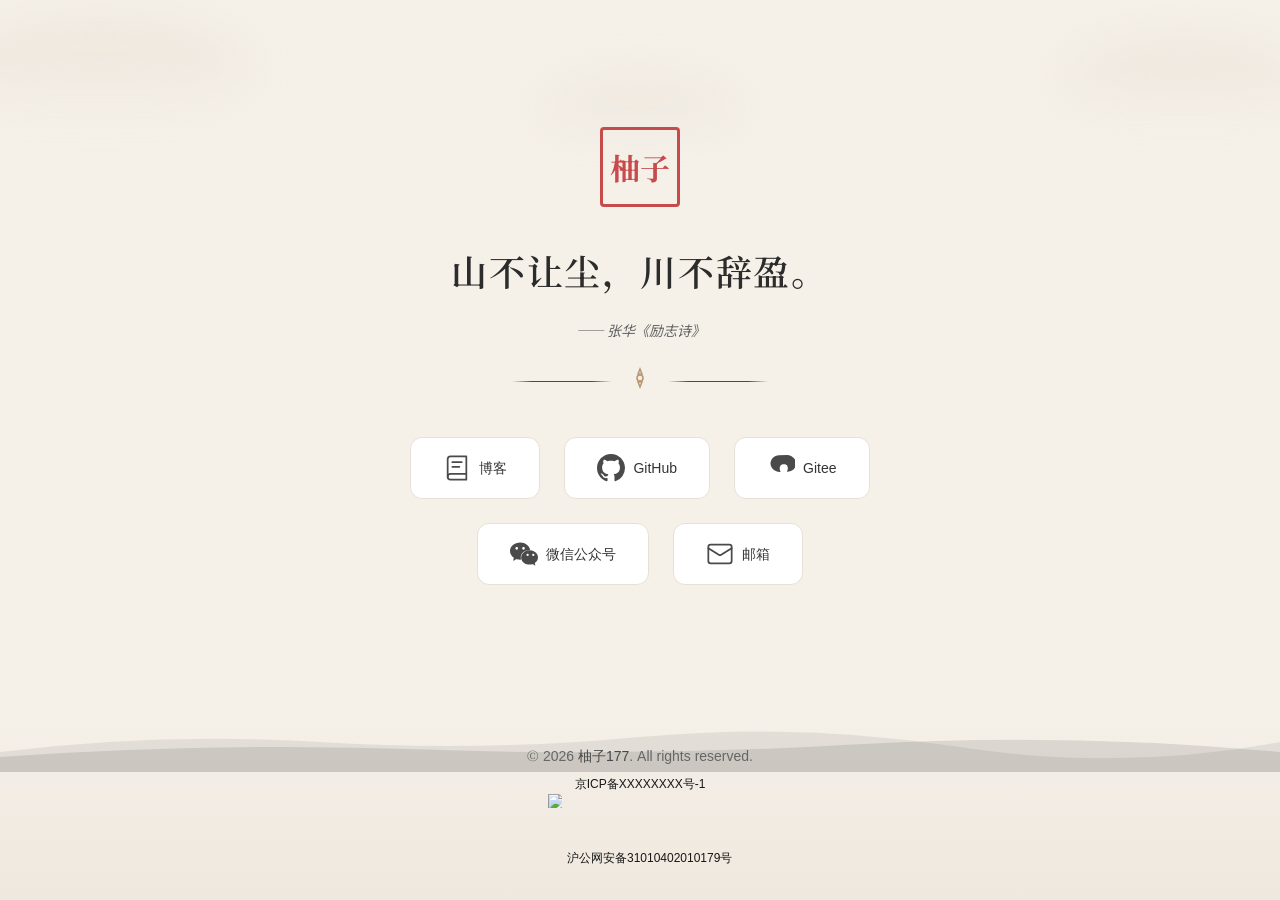
==== commit 94d8796c: "优化夜间模式底部文字" ====
--- a/index.html
+++ b/index.html
@@ -1,64 +1,68 @@
 <!DOCTYPE html>
 <html lang="zh-CN">
+
 <head>
-    <!-- ============================================
+  <!-- ============================================
          古风个人网站主页
          作者: MiniMax Agent/youzi177
          版本: 1.0.1
     ============================================ -->
 
-    <!-- ========== 基础字符集 & 视口设置 ========== -->
-    <meta charset="UTF-8">
-    <meta name="viewport" content="width=device-width, initial-scale=1.0, maximum-scale=5.0">
-
-    <!-- ========== SEO 核心Meta标签 ========== -->
-    <title>柚子177 - 个人主页</title>
-    <meta name="description" content="柚子177是一个充满东方个人网站，以古典水墨画风格为基调，融合现代交互体验。分享技术与生活感悟。">
-    <meta name="keywords" content="个人网站,古风,水墨,博客,技术,生活,柚子177">
-    <meta name="author" content="柚子177">
-    <meta name="robots" content="index, follow">
-
-    <!-- ========== 搜索引擎爬虫友好 ========== -->
-    <meta name="googlebot" content="index, follow">
-    <meta name="baiduspider" content="index, follow">
-    <meta name="bingbot" content="index, follow">
-
-    <!-- ========== 移动端优化 ========== -->
-    <meta name="theme-color" content="#f5f0e8">
-    <meta name="apple-mobile-web-app-capable" content="yes">
-    <meta name="apple-mobile-web-app-status-bar-style" content="default">
-
-    <!-- ========== Open Graph 社交分享标签 ========== -->
-    <meta property="og:type" content="website">
-    <meta property="og:title" content="柚子177 - 个人主页">
-    <meta property="og:description" content="柚子177是一个充满东方个人网站，以古典水墨画风格为基调。">
-    <meta property="og:site_name" content="柚子177">
-    <meta property="og:locale" content="zh_CN">
-
-    <!-- ========== Twitter Card 标签 ========== -->
-    <meta name="twitter:card" content="summary">
-    <meta name="twitter:title" content="柚子177 - 个人主页">
-    <meta name="twitter:description" content="柚子177是一个充满东方个人网站。">
-
-    <!-- ========== 链接关系 ========== -->
-    <link rel="canonical" href="https://example.com/">
-    <link rel="index" href="https://example.com/">
-
-    <!-- ========== 预连接优化 ========== -->
-    <link rel="preconnect" href="https://fonts.googleapis.com">
-    <link rel="preconnect" href="https://fonts.gstatic.com" crossorigin>
-
-    <!-- ========== Google 字体 ========== -->
-    <link href="https://fonts.googleapis.com/css2?family=Noto+Sans+SC:wght@300;400;500;700&family=Noto+Serif+SC:wght@400;600;700&display=swap" rel="stylesheet">
-
-    <!-- ========== 页面图标 ========== -->
-    <!-- <link rel="icon" type="image/svg+xml" href="data:image/svg+xml,<svg xmlns='http://www.w3.org/2000/svg' viewBox='0 0 100 100'><text y='.9em' font-size='90'>墨</text></svg>"> -->
-      <link rel="icon" type="image/png" href="favicon.ico">
-    <!-- ========== 样式表 ========== -->
-    <link rel="stylesheet" href="styles.css">
-
-    <!-- ========== 结构化数据 (JSON-LD) ========== -->
-    <script type="application/ld+json">
+  <meta name="baidu-site-verification" content="codeva-DZ8dtGEw0B" />
+  <!-- ========== 基础字符集 & 视口设置 ========== -->
+  <meta charset="UTF-8">
+  <meta name="viewport" content="width=device-width, initial-scale=1.0, maximum-scale=5.0">
+
+  <!-- ========== SEO 核心Meta标签 ========== -->
+  <title>柚子177 - 个人主页</title>
+  <meta name="description" content="柚子177是一个充满东方个人网站，以古典水墨画风格为基调，融合现代交互体验。分享技术与生活感悟。">
+  <meta name="keywords" content="个人网站,古风,水墨,博客,技术,生活,柚子177">
+  <meta name="author" content="柚子177">
+  <meta name="robots" content="index, follow">
+
+  <!-- ========== 搜索引擎爬虫友好 ========== -->
+  <meta name="googlebot" content="index, follow">
+  <meta name="baiduspider" content="index, follow">
+  <meta name="bingbot" content="index, follow">
+
+  <!-- ========== 移动端优化 ========== -->
+  <meta name="theme-color" content="#f5f0e8">
+  <meta name="apple-mobile-web-app-capable" content="yes">
+  <meta name="apple-mobile-web-app-status-bar-style" content="default">
+
+  <!-- ========== Open Graph 社交分享标签 ========== -->
+  <meta property="og:type" content="website">
+  <meta property="og:title" content="柚子177 - 个人主页">
+  <meta property="og:description" content="柚子177是一个充满东方个人网站，以古典水墨画风格为基调。">
+  <meta property="og:site_name" content="柚子177">
+  <meta property="og:locale" content="zh_CN">
+
+  <!-- ========== Twitter Card 标签 ========== -->
+  <meta name="twitter:card" content="summary">
+  <meta name="twitter:title" content="柚子177 - 个人主页">
+  <meta name="twitter:description" content="柚子177是一个充满东方个人网站。">
+
+  <!-- ========== 链接关系 ========== -->
+  <link rel="canonical" href="https://example.com/">
+  <link rel="index" href="https://example.com/">
+
+  <!-- ========== 预连接优化 ========== -->
+  <link rel="preconnect" href="https://fonts.googleapis.com">
+  <link rel="preconnect" href="https://fonts.gstatic.com" crossorigin>
+
+  <!-- ========== Google 字体 ========== -->
+  <link
+    href="https://fonts.googleapis.com/css2?family=Noto+Sans+SC:wght@300;400;500;700&family=Noto+Serif+SC:wght@400;600;700&display=swap"
+    rel="stylesheet">
+
+  <!-- ========== 页面图标 ========== -->
+  <!-- <link rel="icon" type="image/svg+xml" href="data:image/svg+xml,<svg xmlns='http://www.w3.org/2000/svg' viewBox='0 0 100 100'><text y='.9em' font-size='90'>墨</text></svg>"> -->
+  <link rel="icon" type="image/png" href="favicon.ico">
+  <!-- ========== 样式表 ========== -->
+  <link rel="stylesheet" href="styles.css">
+
+  <!-- ========== 结构化数据 (JSON-LD) ========== -->
+  <script type="application/ld+json">
     {
         "@context": "https://schema.org",
         "@type": "Person",
@@ -72,331 +76,351 @@
     }
     </script>
 </head>
+
 <body>
-    <!-- ============================================
+  <!-- ============================================
          页面主容器
     ============================================ -->
-    <div class="page-wrapper">
-
-        <!-- ========== 顶部祥云装饰 ========== -->
-        <div class="cloud-container" aria-hidden="true">
-            <div class="cloud cloud-1"></div>
-            <div class="cloud cloud-2"></div>
-            <div class="cloud cloud-3"></div>
+  <div class="page-wrapper">
+
+    <!-- ========== 顶部祥云装饰 ========== -->
+    <div class="cloud-container" aria-hidden="true">
+      <div class="cloud cloud-1"></div>
+      <div class="cloud cloud-2"></div>
+      <div class="cloud cloud-3"></div>
+    </div>
+
+    <!-- ========== 主内容区域 ========== -->
+    <main class="main-content" role="main">
+
+      <!-- 印章装饰 -->
+      <div class="seal" aria-hidden="true">
+        <span class="seal-text">柚子</span>
+      </div>
+
+      <!-- 谚语/名言区域 -->
+      <div class="quote-section">
+        <blockquote class="quote">
+          <p class="quote-text" id="quote-text">山不让尘，川不辞盈。</p>
+          <footer class="quote-source">
+            <cite>—— 张华《励志诗》</cite>
+          </footer>
+        </blockquote>
+
+        <!-- 装饰性分隔线 -->
+        <div class="divider" aria-hidden="true">
+          <span class="divider-line"></span>
+          <span class="divider-icon">
+            <svg width="24" height="24" viewBox="0 0 24 24" fill="none" stroke="currentColor" stroke-width="1.5">
+              <path d="M12 3L14 8H10L12 3Z" />
+              <path d="M12 21L10 16H14L12 21Z" />
+              <circle cx="12" cy="12" r="3" />
+            </svg>
+          </span>
+          <span class="divider-line"></span>
         </div>
-
-        <!-- ========== 主内容区域 ========== -->
-        <main class="main-content" role="main">
-
-            <!-- 印章装饰 -->
-            <div class="seal" aria-hidden="true">
-                <span class="seal-text">柚子</span>
+      </div>
+
+      <!-- 导航链接区域 -->
+      <nav class="nav-links" aria-label="社交链接">
+        <a href="https://blog.youzi177.cn" target="_blank" rel="noopener noreferrer" class="nav-link"
+          data-platform="blog">
+          <span class="link-icon">
+            <!-- 博客/书本图标 -->
+            <svg width="28" height="28" viewBox="0 0 24 24" fill="none" stroke="currentColor" stroke-width="1.5"
+              stroke-linecap="round" stroke-linejoin="round">
+              <path d="M4 19.5A2.5 2.5 0 0 1 6.5 17H20" />
+              <path d="M6.5 2H20v20H6.5A2.5 2.5 0 0 1 4 19.5v-15A2.5 2.5 0 0 1 6.5 2z" />
+              <line x1="8" y1="7" x2="16" y2="7" />
+              <line x1="8" y1="11" x2="14" y2="11" />
+            </svg>
+          </span>
+          <span class="link-text">博客</span>
+        </a>
+
+        <a href="https://github.com/youzi177" target="_blank" rel="noopener noreferrer" class="nav-link"
+          data-platform="github">
+          <span class="link-icon">
+            <!-- GitHub 图标 -->
+            <svg width="28" height="28" viewBox="0 0 24 24" fill="currentColor">
+              <path
+                d="M12 0C5.37 0 0 5.37 0 12c0 5.31 3.435 9.795 8.205 11.385.6.105.825-.255.825-.57 0-.285-.015-1.23-.015-2.235-3.015.555-3.795-.735-4.035-1.41-.135-.345-.72-1.41-1.23-1.695-.42-.225-1.02-.78-.015-.795.945-.015 1.62.87 1.845 1.23 1.08 1.815 2.805 1.305 3.495.99.105-.78.42-1.305.765-1.605-2.67-.3-5.46-1.335-5.46-5.925 0-1.305.465-2.385 1.23-3.225-.12-.3-.54-1.53.12-3.18 0 0 1.005-.315 3.3 1.23.96-.27 1.98-.405 3-.405s2.04.135 3 .405c2.295-1.56 3.3-1.23 3.3-1.23.66 1.65.24 2.88.12 3.18.765.84 1.23 1.905 1.23 3.225 0 4.605-2.805 5.625-5.475 5.925.435.375.81 1.095.81 2.22 0 1.605-.015 2.895-.015 3.3 0 .315.225.69.825.57A12.02 12.02 0 0 0 24 12c0-6.63-5.37-12-12-12z" />
+            </svg>
+          </span>
+          <span class="link-text">GitHub</span>
+        </a>
+
+        <a href="https://gitee.com/youzi177" target="_blank" rel="noopener noreferrer" class="nav-link"
+          data-platform="gitee">
+          <span class="link-icon">
+            <!-- Gitee 蜻蜓图标 -->
+            <svg width="28" height="28" viewBox="0 0 24 24" fill="currentColor">
+              <path
+                d="M10.184 1.02c-3.91 0-7.184 3.275-7.184 7.18 0 3.91 3.91 7.18 7.91 7.18.27 0 .54-.01.81-.04-.04-.06-.07-.12-.1-.18-.12-.21-.24-.42-.33-.66-.03-.06-.05-.12-.07-.18a6.12 6.12 0 0 1-.22-.75c-.01-.06-.02-.12-.03-.18-.02-.1-.03-.21-.04-.31a.63.63 0 0 1-.02-.13c0-.04-.01-.08-.01-.12v-.93a.62.62 0 0 1 .02-.16c.02-.1.04-.21.07-.31a4.6 4.6 0 0 1 .18-.57c.02-.05.04-.1.06-.14.03-.08.07-.15.1-.23l.03-.06c.03-.06.06-.12.09-.18.04-.07.08-.14.13-.2.04-.06.08-.12.13-.18.04-.06.09-.12.14-.17.05-.06.11-.12.17-.17.06-.05.12-.11.18-.16.06-.05.13-.09.2-.14.07-.04.14-.08.22-.12.07-.04.15-.07.23-.11.08-.03.16-.06.25-.09.08-.02.17-.05.26-.07.08-.02.17-.03.26-.05.09-.01.18-.02.27-.03.09 0 .18-.01.27-.01h.54c.09 0 .18 0 .27.01.09.01.18.02.27.03.09.02.18.03.26.05.09.02.17.05.26.07.08.03.17.06.25.09.08.04.15.07.23.11.07.04.15.08.22.12.07.05.14.09.2.14.06.05.12.11.18.16.06.05.12.11.17.17.05.05.1.11.14.17.05.06.09.13.13.2.03.06.06.12.09.18.01.02.02.04.03.06.03.08.07.15.1.23.02.05.04.09.06.14.05.15.11.31.18.57.03.1.05.21.07.31.01.05.01.11.02.16v.93c0 .04 0 .08-.01.12a.63.63 0 0 1-.02.13c-.01.1-.02.21-.04.31-.01.06-.02.12-.03.18a6.12 6.12 0 0 1-.22.75c-.02.06-.05.12-.07.18-.09.24-.21.45-.33.66-.03.06-.06.12-.1.18.27.03.54.04.81.04 3.91 0 7.18-3.27 7.18-7.18 0-3.905-3.91-7.18-7.91-7.18z" />
+            </svg>
+          </span>
+          <span class="link-text">Gitee</span>
+        </a>
+
+        <a href="#" class="nav-link" data-platform="wechat" id="wechat-link">
+          <span class="link-icon">
+            <!-- 微信图标 -->
+            <svg width="28" height="28" viewBox="0 0 24 24" fill="currentColor">
+              <path
+                d="M8.691 2.188C3.891 2.188 0 5.476 0 9.53c0 2.212 1.17 4.203 3.002 5.55a.59.59 0 0 1 .213.665l-.39 1.48c-.019.07-.048.141-.048.213 0 .163.13.295.29.295a.326.326 0 0 0 .167-.054l1.903-1.114a.864.864 0 0 1 .717-.098 10.16 10.16 0 0 0 2.837.403c.276 0 .543-.027.811-.05-.857-2.578.157-4.972 1.932-6.446 1.703-1.415 3.882-1.98 5.853-1.838-.576-3.583-4.196-6.348-8.596-6.348zM5.785 5.991c.642 0 1.162.529 1.162 1.18a1.17 1.17 0 0 1-1.162 1.178A1.17 1.17 0 0 1 4.623 7.17c0-.651.52-1.18 1.162-1.18zm5.813 0c.642 0 1.162.529 1.162 1.18a1.17 1.17 0 0 1-1.162 1.178 1.17 1.17 0 0 1-1.162-1.178c0-.651.52-1.18 1.162-1.18zm5.34 2.867c-1.797-.052-3.746.512-5.28 1.786-1.72 1.428-2.687 3.72-1.78 6.22.942 2.453 3.666 4.229 6.884 4.229.826 0 1.622-.12 2.361-.336a.722.722 0 0 1 .598.082l1.584.926a.272.272 0 0 0 .14.045c.134 0 .24-.11.24-.245 0-.06-.024-.12-.04-.177l-.327-1.233a.582.582 0 0 1-.023-.156.49.49 0 0 1 .201-.398C23.024 18.48 24 16.82 24 14.98c0-3.21-2.931-5.837-6.656-6.088V8.87c-.135-.003-.27-.012-.407-.012zm-1.834 2.994c.536 0 .97.44.97.983a.976.976 0 0 1-.97.983.976.976 0 0 1-.97-.983c0-.542.434-.983.97-.983zm4.857 0c.536 0 .97.44.97.983a.976.976 0 0 1-.97.983.976.976 0 0 1-.97-.983c0-.542.434-.983.97-.983z" />
+            </svg>
+          </span>
+          <span class="link-text">微信公众号</span>
+        </a>
+
+        <a href="mailto:youzi177@126.com" class="nav-link" data-platform="email">
+          <span class="link-icon">
+            <!-- 邮箱图标 -->
+            <svg width="28" height="28" viewBox="0 0 24 24" fill="none" stroke="currentColor" stroke-width="1.5"
+              stroke-linecap="round" stroke-linejoin="round">
+              <rect x="2" y="4" width="20" height="16" rx="2" />
+              <path d="m22 7-8.97 5.7a1.94 1.94 0 0 1-2.06 0L2 7" />
+            </svg>
+          </span>
+          <span class="link-text">邮箱</span>
+        </a>
+      </nav>
+
+      <!-- 微信公众号二维码弹窗 -->
+      <div class="wechat-modal" id="wechat-modal" role="dialog" aria-modal="true" aria-labelledby="wechat-title" hidden>
+        <div class="wechat-modal-content">
+          <button class="wechat-modal-close" id="wechat-modal-close" aria-label="关闭">
+            <svg width="24" height="24" viewBox="0 0 24 24" fill="none" stroke="currentColor" stroke-width="2">
+              <line x1="18" y1="6" x2="6" y2="18" />
+              <line x1="6" y1="6" x2="18" y2="18" />
+            </svg>
+          </button>
+          <h3 id="wechat-title" class="wechat-modal-title">扫码关注微信公众号</h3>
+          <div class="wechat-qrcode">
+            <!-- 占位二维码，使用CSS绘制 -->
+            <div class="qrcode-placeholder">
+              <img src="https://zvrznhzpe161.space.minimaxi.com/wechat-qrcode.jpg" alt="微信公众号二维码" />
             </div>
-
-            <!-- 谚语/名言区域 -->
-            <div class="quote-section">
-                <blockquote class="quote">
-                    <p class="quote-text" id="quote-text">山不让尘，川不辞盈。</p>
-                    <footer class="quote-source">
-                        <cite>—— 张华《励志诗》</cite>
-                    </footer>
-                </blockquote>
-
-                <!-- 装饰性分隔线 -->
-                <div class="divider" aria-hidden="true">
-                    <span class="divider-line"></span>
-                    <span class="divider-icon">
-                        <svg width="24" height="24" viewBox="0 0 24 24" fill="none" stroke="currentColor" stroke-width="1.5">
-                            <path d="M12 3L14 8H10L12 3Z"/>
-                            <path d="M12 21L10 16H14L12 21Z"/>
-                            <circle cx="12" cy="12" r="3"/>
-                        </svg>
-                    </span>
-                    <span class="divider-line"></span>
-                </div>
-            </div>
-
-            <!-- 导航链接区域 -->
-            <nav class="nav-links" aria-label="社交链接">
-                <a href="https://blog.youzi177.cn" target="_blank" rel="noopener noreferrer" class="nav-link" data-platform="blog">
-                    <span class="link-icon">
-                        <!-- 博客/书本图标 -->
-                        <svg width="28" height="28" viewBox="0 0 24 24" fill="none" stroke="currentColor" stroke-width="1.5" stroke-linecap="round" stroke-linejoin="round">
-                            <path d="M4 19.5A2.5 2.5 0 0 1 6.5 17H20"/>
-                            <path d="M6.5 2H20v20H6.5A2.5 2.5 0 0 1 4 19.5v-15A2.5 2.5 0 0 1 6.5 2z"/>
-                            <line x1="8" y1="7" x2="16" y2="7"/>
-                            <line x1="8" y1="11" x2="14" y2="11"/>
-                        </svg>
-                    </span>
-                    <span class="link-text">博客</span>
-                </a>
-
-                <a href="https://github.com/youzi177" target="_blank" rel="noopener noreferrer" class="nav-link" data-platform="github">
-                    <span class="link-icon">
-                        <!-- GitHub 图标 -->
-                        <svg width="28" height="28" viewBox="0 0 24 24" fill="currentColor">
-                            <path d="M12 0C5.37 0 0 5.37 0 12c0 5.31 3.435 9.795 8.205 11.385.6.105.825-.255.825-.57 0-.285-.015-1.23-.015-2.235-3.015.555-3.795-.735-4.035-1.41-.135-.345-.72-1.41-1.23-1.695-.42-.225-1.02-.78-.015-.795.945-.015 1.62.87 1.845 1.23 1.08 1.815 2.805 1.305 3.495.99.105-.78.42-1.305.765-1.605-2.67-.3-5.46-1.335-5.46-5.925 0-1.305.465-2.385 1.23-3.225-.12-.3-.54-1.53.12-3.18 0 0 1.005-.315 3.3 1.23.96-.27 1.98-.405 3-.405s2.04.135 3 .405c2.295-1.56 3.3-1.23 3.3-1.23.66 1.65.24 2.88.12 3.18.765.84 1.23 1.905 1.23 3.225 0 4.605-2.805 5.625-5.475 5.925.435.375.81 1.095.81 2.22 0 1.605-.015 2.895-.015 3.3 0 .315.225.69.825.57A12.02 12.02 0 0 0 24 12c0-6.63-5.37-12-12-12z"/>
-                        </svg>
-                    </span>
-                    <span class="link-text">GitHub</span>
-                </a>
-
-                <a href="https://gitee.com/youzi177" target="_blank" rel="noopener noreferrer" class="nav-link" data-platform="gitee">
-                    <span class="link-icon">
-                        <!-- Gitee 蜻蜓图标 -->
-                        <svg width="28" height="28" viewBox="0 0 24 24" fill="currentColor">
-                            <path d="M10.184 1.02c-3.91 0-7.184 3.275-7.184 7.18 0 3.91 3.91 7.18 7.91 7.18.27 0 .54-.01.81-.04-.04-.06-.07-.12-.1-.18-.12-.21-.24-.42-.33-.66-.03-.06-.05-.12-.07-.18a6.12 6.12 0 0 1-.22-.75c-.01-.06-.02-.12-.03-.18-.02-.1-.03-.21-.04-.31a.63.63 0 0 1-.02-.13c0-.04-.01-.08-.01-.12v-.93a.62.62 0 0 1 .02-.16c.02-.1.04-.21.07-.31a4.6 4.6 0 0 1 .18-.57c.02-.05.04-.1.06-.14.03-.08.07-.15.1-.23l.03-.06c.03-.06.06-.12.09-.18.04-.07.08-.14.13-.2.04-.06.08-.12.13-.18.04-.06.09-.12.14-.17.05-.06.11-.12.17-.17.06-.05.12-.11.18-.16.06-.05.13-.09.2-.14.07-.04.14-.08.22-.12.07-.04.15-.07.23-.11.08-.03.16-.06.25-.09.08-.02.17-.05.26-.07.08-.02.17-.03.26-.05.09-.01.18-.02.27-.03.09 0 .18-.01.27-.01h.54c.09 0 .18 0 .27.01.09.01.18.02.27.03.09.02.18.03.26.05.09.02.17.05.26.07.08.03.17.06.25.09.08.04.15.07.23.11.07.04.15.08.22.12.07.05.14.09.2.14.06.05.12.11.18.16.06.05.12.11.17.17.05.05.1.11.14.17.05.06.09.13.13.2.03.06.06.12.09.18.01.02.02.04.03.06.03.08.07.15.1.23.02.05.04.09.06.14.05.15.11.31.18.57.03.1.05.21.07.31.01.05.01.11.02.16v.93c0 .04 0 .08-.01.12a.63.63 0 0 1-.02.13c-.01.1-.02.21-.04.31-.01.06-.02.12-.03.18a6.12 6.12 0 0 1-.22.75c-.02.06-.05.12-.07.18-.09.24-.21.45-.33.66-.03.06-.06.12-.1.18.27.03.54.04.81.04 3.91 0 7.18-3.27 7.18-7.18 0-3.905-3.91-7.18-7.91-7.18z"/>
-                        </svg>
-                    </span>
-                    <span class="link-text">Gitee</span>
-                </a>
-
-                <a href="#" class="nav-link" data-platform="wechat" id="wechat-link">
-                    <span class="link-icon">
-                        <!-- 微信图标 -->
-                        <svg width="28" height="28" viewBox="0 0 24 24" fill="currentColor">
-                            <path d="M8.691 2.188C3.891 2.188 0 5.476 0 9.53c0 2.212 1.17 4.203 3.002 5.55a.59.59 0 0 1 .213.665l-.39 1.48c-.019.07-.048.141-.048.213 0 .163.13.295.29.295a.326.326 0 0 0 .167-.054l1.903-1.114a.864.864 0 0 1 .717-.098 10.16 10.16 0 0 0 2.837.403c.276 0 .543-.027.811-.05-.857-2.578.157-4.972 1.932-6.446 1.703-1.415 3.882-1.98 5.853-1.838-.576-3.583-4.196-6.348-8.596-6.348zM5.785 5.991c.642 0 1.162.529 1.162 1.18a1.17 1.17 0 0 1-1.162 1.178A1.17 1.17 0 0 1 4.623 7.17c0-.651.52-1.18 1.162-1.18zm5.813 0c.642 0 1.162.529 1.162 1.18a1.17 1.17 0 0 1-1.162 1.178 1.17 1.17 0 0 1-1.162-1.178c0-.651.52-1.18 1.162-1.18zm5.34 2.867c-1.797-.052-3.746.512-5.28 1.786-1.72 1.428-2.687 3.72-1.78 6.22.942 2.453 3.666 4.229 6.884 4.229.826 0 1.622-.12 2.361-.336a.722.722 0 0 1 .598.082l1.584.926a.272.272 0 0 0 .14.045c.134 0 .24-.11.24-.245 0-.06-.024-.12-.04-.177l-.327-1.233a.582.582 0 0 1-.023-.156.49.49 0 0 1 .201-.398C23.024 18.48 24 16.82 24 14.98c0-3.21-2.931-5.837-6.656-6.088V8.87c-.135-.003-.27-.012-.407-.012zm-1.834 2.994c.536 0 .97.44.97.983a.976.976 0 0 1-.97.983.976.976 0 0 1-.97-.983c0-.542.434-.983.97-.983zm4.857 0c.536 0 .97.44.97.983a.976.976 0 0 1-.97.983.976.976 0 0 1-.97-.983c0-.542.434-.983.97-.983z"/>
-                        </svg>
-                    </span>
-                    <span class="link-text">微信公众号</span>
-                </a>
-
-                <a href="mailto:youzi177@126.com" class="nav-link" data-platform="email">
-                    <span class="link-icon">
-                        <!-- 邮箱图标 -->
-                        <svg width="28" height="28" viewBox="0 0 24 24" fill="none" stroke="currentColor" stroke-width="1.5" stroke-linecap="round" stroke-linejoin="round">
-                            <rect x="2" y="4" width="20" height="16" rx="2"/>
-                            <path d="m22 7-8.97 5.7a1.94 1.94 0 0 1-2.06 0L2 7"/>
-                        </svg>
-                    </span>
-                    <span class="link-text">邮箱</span>
-                </a>
-            </nav>
-
-            <!-- 微信公众号二维码弹窗 -->
-            <div class="wechat-modal" id="wechat-modal" role="dialog" aria-modal="true" aria-labelledby="wechat-title" hidden>
-                <div class="wechat-modal-content">
-                    <button class="wechat-modal-close" id="wechat-modal-close" aria-label="关闭">
-                        <svg width="24" height="24" viewBox="0 0 24 24" fill="none" stroke="currentColor" stroke-width="2">
-                            <line x1="18" y1="6" x2="6" y2="18"/>
-                            <line x1="6" y1="6" x2="18" y2="18"/>
-                        </svg>
-                    </button>
-                    <h3 id="wechat-title" class="wechat-modal-title">扫码关注微信公众号</h3>
-                    <div class="wechat-qrcode">
-                        <!-- 占位二维码，使用CSS绘制 -->
-                        <div class="qrcode-placeholder">
-                       <img src="https://zvrznhzpe161.space.minimaxi.com/wechat-qrcode.jpg" alt="微信公众号二维码" />
-                        </div>
-                    </div>
-                    <p class="wechat-hint">搜索关注：科技兔Rabbit</p>
-                </div>
-            </div>
-        </main>
-
-        <!-- ========== 底部页脚 ========== -->
-        <footer class="footer" role="contentinfo">
-            <!-- 底部山水装饰 -->
-            <div class="mountain-decoration" aria-hidden="true">
-                <svg viewBox="0 0 1440 120" preserveAspectRatio="none">
-                    <path d="M0,120 L0,80 Q180,40 360,60 T720,50 T1080,70 T1440,60 L1440,120 Z" fill="currentColor" opacity="0.1"/>
-                    <path d="M0,120 L0,90 Q240,60 480,75 T960,65 T1440,80 L1440,120 Z" fill="currentColor" opacity="0.15"/>
-                </svg>
-            </div>
-
-            <div class="footer-content">
-                <p class="copyright">
-                    <span class="copyright-symbol">&copy;</span>
-                    <span id="current-year"></span>
-                    <a href="/" class="footer-link">柚子177</a>.
-                    All rights reserved.
-                </p>
-                <p class="beian">
-                    <a href="https://beian.miit.gov.cn/" target="_blank" rel="noopener noreferrer" class="footer-link beian-link">
-                        京ICP备XXXXXXXX号-1
-                    </a>
-                </p>
-            </div>
-        </footer>
-    </div>
-
-    <!-- ========== JavaScript ========== -->
-    <script src="script.js"></script>
-
-<style>
-
-* {
-  margin: 0;
-  padding: 0;
-  box-sizing: border-box;
-}
-
-body {
-  font-family: -apple-system, BlinkMacSystemFont, 'Segoe UI', Roboto, 'Helvetica Neue', Arial, sans-serif;
-}
-
-.inland-security-footer {
-  position: fixed;
-  z-index: 10;
-  bottom: 0;
-  right: 0;
-  width: fit-content;
-  display: flex;
-  justify-content: flex-end;
-}
-
-.tooltip-container {
-  position: relative;
-}
-
-.trigger-content {
-  display: flex;
-  flex-wrap: wrap;
-  align-items: center;
-  justify-content: center;
-  padding: 8px;
-  background-color: transparent;
-  border-radius: 8px;
-  cursor: pointer;
-}
-
-.minimax-link {
-  display: flex;
-  align-items: center;
-  cursor: pointer;
-  font-weight: 300;
-  color: #adadad;
-  text-decoration: none;
-}
-
-.minimax-link:visited {
-  color: #adadad;
-}
-
-.minimax-link:hover {
-  color: #666666;
-}
-
-.tooltip-content {
-  position: absolute;
-  bottom: 100%;
-  right: 0;
-  display: none;
-  flex-direction: column;
-  align-items: center;
-  gap: 8px;
-  padding: 8px;
-  padding-bottom: 16px; /* 8px 内容间距 + 8px 用于鼠标移动的透明区域 */
-  font-size: 12px;
-  line-height: 17px;
-  background-color: #fafafa;
-  border-radius: 12px;
-  white-space: nowrap;
-  box-shadow: 0 2px 8px rgba(0, 0, 0, 0.15);
-  color: #171717;
-}
-
-/* 创建透明的连接区域，让鼠标可以平滑移动到 tooltip */
-.tooltip-content::after {
-  content: '';
-  position: absolute;
-  bottom: -8px;
-  left: 0;
-  right: 0;
-  height: 16px;
-}
-
-.tooltip-container:hover .tooltip-content {
-  display: flex;
-}
-
-.info-section {
-  display: flex;
-  flex-wrap: wrap;
-  justify-content: center;
-  gap: 12px;
-}
-
-.beian-link {
-  display: flex;
-  align-items: center;
-  text-decoration: none;
-  color: #171717;
-}
-
-.beian-icon {
-  width: 14px;
-  height: 14px;
-  margin-right: 2px;
-}
-
-.underline-text {
-  color: #171717;
-  text-decoration: underline;
-}
-
-.underline-text:hover {
-  color: #000000;
-}
-
-/* 深色模式支持 */
-@media (prefers-color-scheme: dark) {
-  .trigger-content {
-    background-color: transparent;
-  }
-
-  .minimax-link,
-  .minimax-link:visited {
-    color: #666666;
-  }
-
-  .minimax-link:hover {
-    color: #adadad;
-  }
-
-  .tooltip-content {
-    background-color: #262626;
-    color: #ededed;
-  }
-
-  .beian-link,
-  .underline-text {
-    color: #ededed;
-  }
-
-  .underline-text:hover {
-    color: #ffffff;
-  }
-}
-
-</style>
-<div class="inland-security-footer">
-  <div class="tooltip-container">
-    <!-- <div class="trigger-content">
+          </div>
+          <p class="wechat-hint">搜索关注：科技兔Rabbit</p>
+        </div>
+      </div>
+    </main>
+
+    <!-- ========== 底部页脚 ========== -->
+    <footer class="footer" role="contentinfo">
+      <!-- 底部山水装饰 -->
+      <div class="mountain-decoration" aria-hidden="true">
+        <svg viewBox="0 0 1440 120" preserveAspectRatio="none">
+          <path d="M0,120 L0,80 Q180,40 360,60 T720,50 T1080,70 T1440,60 L1440,120 Z" fill="currentColor"
+            opacity="0.1" />
+          <path d="M0,120 L0,90 Q240,60 480,75 T960,65 T1440,80 L1440,120 Z" fill="currentColor" opacity="0.15" />
+        </svg>
+      </div>
+
+      <div class="footer-content">
+        <p class="copyright">
+          <span class="copyright-symbol">&copy;</span>
+          <span id="current-year"></span>
+          <a href="/" class="footer-link">柚子177</a>.
+          All rights reserved.
+        </p>
+        <p class="beian">
+          <a href="https://beian.miit.gov.cn/" target="_blank" rel="noopener noreferrer" class="footer-link beian-link">
+            京ICP备XXXXXXXX号-1
+          </a>
+            <img alt="hailuo-beian-icon"
+              src="https://cdn.hailuoai.com/hailuo-video-web/public_assets/223037d3-79fd-4db0-a456-749f38a6a14b.png"
+              class="beian-icon" style="display: inline-block; text-align: center;">
+              <a href="https://beian.miit.gov.cn/" target="_blank" rel="noopener noreferrer" class="footer-link beian-link" style="display: inline-block;">
+            沪公网安备31010402010179号
+          </a>
+            <!-- <span class="underline-text">沪公网安备31010402010179号</span> -->
+          </a>
+        </p>
+      </div>
+    </footer>
+  </div>
+
+  <!-- ========== JavaScript ========== -->
+  <script src="script.js"></script>
+
+  <style>
+    * {
+      margin: 0;
+      padding: 0;
+      box-sizing: border-box;
+    }
+
+    body {
+      font-family: -apple-system, BlinkMacSystemFont, 'Segoe UI', Roboto, 'Helvetica Neue', Arial, sans-serif;
+    }
+
+    .inland-security-footer {
+      position: fixed;
+      z-index: 10;
+      bottom: 0;
+      right: 0;
+      width: fit-content;
+      display: flex;
+      justify-content: flex-end;
+    }
+
+    .tooltip-container {
+      position: relative;
+    }
+
+    .trigger-content {
+      display: flex;
+      flex-wrap: wrap;
+      align-items: center;
+      justify-content: center;
+      padding: 8px;
+      background-color: transparent;
+      border-radius: 8px;
+      cursor: pointer;
+    }
+
+    .minimax-link {
+      display: flex;
+      align-items: center;
+      cursor: pointer;
+      font-weight: 300;
+      color: #adadad;
+      text-decoration: none;
+    }
+
+    .minimax-link:visited {
+      color: #adadad;
+    }
+
+    .minimax-link:hover {
+      color: #666666;
+    }
+
+    .tooltip-content {
+      position: absolute;
+      bottom: 100%;
+      right: 0;
+      display: none;
+      flex-direction: column;
+      align-items: center;
+      gap: 8px;
+      padding: 8px;
+      padding-bottom: 16px;
+      /* 8px 内容间距 + 8px 用于鼠标移动的透明区域 */
+      font-size: 12px;
+      line-height: 17px;
+      background-color: #fafafa;
+      border-radius: 12px;
+      white-space: nowrap;
+      box-shadow: 0 2px 8px rgba(0, 0, 0, 0.15);
+      color: #171717;
+    }
+
+    /* 创建透明的连接区域，让鼠标可以平滑移动到 tooltip */
+    .tooltip-content::after {
+      content: '';
+      position: absolute;
+      bottom: -8px;
+      left: 0;
+      right: 0;
+      height: 16px;
+    }
+
+    .tooltip-container:hover .tooltip-content {
+      display: flex;
+    }
+
+    .info-section {
+      display: flex;
+      flex-wrap: wrap;
+      justify-content: center;
+      gap: 12px;
+    }
+
+    .beian-link {
+      display: flex;
+      align-items: center;
+      text-decoration: none;
+      color: #171717;
+    }
+
+    .beian-icon {
+      width: 14px;
+      height: 14px;
+      margin-right: 2px;
+    }
+
+    .underline-text {
+      color: #171717;
+      text-decoration: underline;
+    }
+
+    .underline-text:hover {
+      color: #000000;
+    }
+
+    /* 深色模式支持 */
+    @media (prefers-color-scheme: dark) {
+      .trigger-content {
+        background-color: transparent;
+      }
+
+      .minimax-link,
+      .minimax-link:visited {
+        color: #666666;
+      }
+
+      .minimax-link:hover {
+        color: #adadad;
+      }
+
+      .tooltip-content {
+        background-color: #262626;
+        color: #ededed;
+      }
+
+      /* .beian-link,
+      .underline-text {
+        color: #ededed;
+      } */
+
+      .underline-text:hover {
+        color: #ffffff;
+      }
+    }
+  </style>
+  <div class="inland-security-footer">
+    <div class="tooltip-container">
+      <!-- <div class="trigger-content">
       <a href="https://www.minimaxi.com/" target="_blank" rel="noreferrer" class="minimax-link">
         <span>© 2026 MiniMax</span>
       </a>
     </div> -->
-    <div class="tooltip-content">
-      <!-- <section class="info-section">
+      <div class="tooltip-content">
+        <!-- <section class="info-section">
         <span>上海稀宇科技有限公司</span>
       </section> -->
 
-      <section class="info-section">
-        <a class="beian-link" href="https://www.beian.gov.cn/portal/registerSystemInfo?recordcode=31010402010179" target="_blank" rel="noreferrer">
-          <img alt="hailuo-beian-icon" src="https://cdn.hailuoai.com/hailuo-video-web/public_assets/223037d3-79fd-4db0-a456-749f38a6a14b.png" class="beian-icon">
-          <span class="underline-text">沪公网安备31010402010179号</span>
-        </a>
-        <a href="https://beian.miit.gov.cn/" target="_blank" rel="noreferrer" class="underline-text">
-          沪ICP备2023003282号-38
-        </a>
-      </section>
-
-      <!-- <section class="info-section">
+        <section class="info-section">
+          <a class="beian-link" href="https://www.beian.gov.cn/portal/registerSystemInfo?recordcode=31010402010179"
+            target="_blank" rel="noreferrer">
+            <img alt="hailuo-beian-icon"
+              src="https://cdn.hailuoai.com/hailuo-video-web/public_assets/223037d3-79fd-4db0-a456-749f38a6a14b.png"
+              class="beian-icon">
+            <span class="underline-text">沪公网安备31010402010179号</span>
+          </a>
+          <a href="https://beian.miit.gov.cn/" target="_blank" rel="noreferrer" class="underline-text">
+            沪ICP备2023003282号-38
+          </a>
+        </section>
+
+        <!-- <section class="info-section">
         <span>模型名称：MiniMax</span>
         <span>备案号：Shanghai-MiniMax-202505230046</span>
       </section> -->
-<!-- 
+        <!-- 
       <section class="info-section">
         <a href="https://agent.minimaxi.com/doc/zh/terms-of-service.html" target="_blank" rel="noreferrer" class="underline-text">
           用户协议
@@ -405,485 +429,486 @@
           隐私政策
         </a>
       </section> -->
+      </div>
     </div>
   </div>
-</div>
-
-
-<script>
-/**
- * Iframe 元素高亮注入脚本
- * 需要在目标网站中引入此脚本来支持跨域 iframe 高亮功能
- *
- * 使用方法：
- * 1. 将此脚本添加到目标网站的 HTML 中
- * 2. 或通过浏览器扩展、用户脚本等方式注入
- */
-
-(function () {
-  "use strict";
-
-  // 检查是否在 iframe 中
-  if (window.self === window.top) {
-    return; // 不在 iframe 中，不执行
-  }
-
-  // 检查是否已经初始化过
-  if (window.__iframeHighlightInitialized) {
-    return;
-  }
-  window.__iframeHighlightInitialized = true;
-  console.log("Iframe 高亮脚本已加载");
-
-  // 创建高亮覆盖层
-  var overlay = document.createElement("div");
-  overlay.id = "iframe-highlight-overlay";
-  overlay.style.cssText = "\n    position: fixed;\n    top: 0;\n    left: 0;\n    width: 100vw;\n    height: 100vh;\n    pointer-events: none;\n    z-index: 999999;\n    overflow: hidden;\n  ";
-
-  // 创建悬停高亮框（虚线边框）
-  var highlightBox = document.createElement("div");
-  highlightBox.id = "iframe-highlight-box";
-  highlightBox.style.cssText = "\n    position: absolute;\n    border: 2px dashed #007AFF;\n    background: rgba(0, 122, 255, 0.08);\n    pointer-events: none;\n    display: none;\n    transition: all 0.1s ease;\n    box-shadow: 0 0 0 1px rgba(255, 255, 255, 0.8);\n    border-radius: 2px;\n  ";
-
-  // 创建选中节点的常驻高亮框（实线边框）
-  var selectedBox = document.createElement("div");
-  selectedBox.id = "iframe-selected-box";
-  selectedBox.style.cssText = "\n    position: absolute;\n    border: 2px solid #007AFF;\n    pointer-events: none;\n    display: none;\n    box-shadow: 0 0 0 1px rgba(255, 255, 255, 0.9), 0 0 8px rgba(255, 107, 53, 0.4);\n    border-radius: 2px;\n    z-index: 1000000;\n  ";
-
-  // 创建悬停标签显示
-  var tagLabel = document.createElement("div");
-  tagLabel.id = "iframe-tag-label";
-  tagLabel.style.cssText = "\n    position: absolute;\n    background: #007AFF;\n    color: white;\n    padding: 2px 6px;\n    font-size: 11px;\n    font-family: -apple-system, BlinkMacSystemFont, 'Segoe UI', Roboto, 'Helvetica Neue', Arial, sans-serif;\n    border-radius: 2px;\n    pointer-events: none;\n    display: none;\n    white-space: nowrap;\n    z-index: 1000001;\n    box-shadow: 0 2px 4px rgba(0, 0, 0, 0.3);\n    font-weight: 500;\n  ";
-
-  // 创建选中节点标签
-  var selectedLabel = document.createElement("div");
-  selectedLabel.id = "iframe-selected-label";
-  selectedLabel.style.cssText = "\n    position: absolute;\n    background: #007AFF;\n    color: white;\n    padding: 3px 8px;\n    font-size: 11px;\n    font-family: -apple-system, BlinkMacSystemFont, 'Segoe UI', Roboto, 'Helvetica Neue', Arial, sans-serif;\n    border-radius: 3px;\n    pointer-events: none;\n    display: none;\n    white-space: nowrap;\n    z-index: 1000002;\n    box-shadow: 0 2px 6px rgba(0, 0, 0, 0.4);\n    font-weight: 600;\n  ";
-  overlay.appendChild(highlightBox);
-  overlay.appendChild(selectedBox);
-  overlay.appendChild(tagLabel);
-  overlay.appendChild(selectedLabel);
-  document.body.appendChild(overlay);
-
-  // 存储当前选中的元素
-  var selectedElement = null;
-  var highlightEnabled = false;
-
-  // 更新选中元素的高亮显示
-  function updateSelectedHighlight(element) {
-    console.log("updateSelectedHighlight called with:", element);
-    if (!element) {
-      selectedBox.style.display = "none";
-      selectedLabel.style.display = "none";
-      selectedElement = null;
-      console.log("Cleared selected highlight");
-      return;
-    }
-    selectedElement = element;
-    var rect = element.getBoundingClientRect();
-    console.log("Selected element rect:", rect);
-
-    // 更新选中高亮框位置
-    selectedBox.style.display = "block";
-    selectedBox.style.left = "".concat(rect.left - 2, "px");
-    selectedBox.style.top = "".concat(rect.top - 2, "px");
-    selectedBox.style.width = "".concat(rect.width + 4, "px");
-    selectedBox.style.height = "".concat(rect.height + 4, "px");
-
-    // 更新选中标签位置和内容
-    selectedLabel.style.display = "block";
-    selectedLabel.textContent = "\u2713 <".concat(element.tagName.toLowerCase(), ">");
-
-    // 计算标签位置，确保不超出视窗
-    var labelTop = rect.top - 28;
-    var labelLeft = rect.left;
-
-    // 如果标签会超出顶部，显示在元素下方
-    if (labelTop < 5) {
-      labelTop = rect.bottom + 5;
-    }
-
-    // 如果标签会超出右侧，向左调整
-    var labelWidth = selectedLabel.offsetWidth || 100; // 预估宽度
-    if (labelLeft + labelWidth > window.innerWidth - 10) {
-      labelLeft = window.innerWidth - labelWidth - 10;
-    }
-    selectedLabel.style.left = "".concat(Math.max(5, labelLeft), "px");
-    selectedLabel.style.top = "".concat(labelTop, "px");
-    console.log("Selected highlight positioned at:", {
-      left: selectedBox.style.left,
-      top: selectedBox.style.top,
-      width: selectedBox.style.width,
-      height: selectedBox.style.height
-    });
-  }
-  function getElementSelector(element) {
-    if (!(element instanceof Element)) throw new Error('Argument must be a DOM element');
-    var segments = [];
-    var current = element;
-    while (current !== document.documentElement) {
-      var selector = '';
-      // 优先检查唯一ID
-      if (current.id && document.querySelectorAll("#".concat(current.id)).length === 1) {
-        segments.unshift("#".concat(current.id));
-        break; // ID唯一，无需继续向上
-      }
-
-      // 生成类名选择器（取第一个有效类名）
-      var classes = Array.from(current.classList).filter(function (c) {
-        return !c.startsWith('js-');
-      });
-      var className = classes.length > 0 ? ".".concat(classes[0]) : '';
-
-      // 生成位置索引（nth-child）
-      var tag = current.tagName.toLowerCase();
-      if (!className) {
-        var siblings = Array.from(current.parentNode.children);
-        var index = siblings.findIndex(function (el) {
-          return el === current;
-        }) + 1;
-        selector = "".concat(tag, ":nth-child(").concat(index, ")");
-      } else {
-        selector = className;
-      }
-      segments.unshift(selector);
-      current = current.parentElement;
-    }
-
-    // 处理根元素
-    if (current === document.documentElement) {
-      segments.unshift('html');
-    }
-    return segments.join(' > ');
-  }
-
-  // 获取元素文本内容
-  function getElementText(element) {
-    var _element$textContent;
-    if (element.tagName === "INPUT") {
-      return element.value || element.placeholder || "";
-    }
-    if (element.tagName === "TEXTAREA") {
-      return element.value || element.placeholder || "";
-    }
-    var text = ((_element$textContent = element.textContent) === null || _element$textContent === void 0 ? void 0 : _element$textContent.trim()) || "";
-    return text.length > 50 ? text.substring(0, 50) + "..." : text;
-  }
-
-  // 获取元素属性信息
-  function getElementAttributes(element) {
-    var attrs = {};
-    for (var i = 0; i < element.attributes.length; i++) {
-      var attr = element.attributes[i];
-      attrs[attr.name] = attr.value;
-    }
-    return attrs;
-  }
-
-  // 鼠标悬停事件处理
-  function handleMouseOver(e) {
-    if (!highlightEnabled) return;
-    var target = e.target;
-    if (!target || target === overlay || target === highlightBox || target === tagLabel || target === selectedBox || target === selectedLabel) {
-      return;
-    }
-
-    // 避免高亮 html 和 body 元素
-    if (target === document.documentElement || target === document.body) {
-      return;
-    }
-
-    // 如果是已选中的元素，不显示悬停高亮
-    if (target === selectedElement) {
-      highlightBox.style.display = "none";
-      tagLabel.style.display = "none";
-      return;
-    }
-    var rect = target.getBoundingClientRect();
-    var selector = getElementSelector(target);
-    var text = getElementText(target);
-    var attributes = getElementAttributes(target);
-
-    // 更新悬停高亮框位置
-    highlightBox.style.display = "block";
-    highlightBox.style.left = "".concat(rect.left - 2, "px");
-    highlightBox.style.top = "".concat(rect.top - 2, "px");
-    highlightBox.style.width = "".concat(rect.width + 4, "px");
-    highlightBox.style.height = "".concat(rect.height + 4, "px");
-
-    // 更新标签位置和内容
-    tagLabel.style.display = "block";
-    tagLabel.textContent = "<".concat(target.tagName.toLowerCase(), ">");
-
-    // 计算标签位置，确保不超出视窗
-    var labelTop = rect.top - 22;
-    var labelLeft = rect.left;
-
-    // 如果标签会超出顶部，显示在元素下方
-    if (labelTop < 0) {
-      labelTop = rect.bottom + 5;
-    }
-
-    // 如果标签会超出右侧，向左调整
-    if (labelLeft + tagLabel.offsetWidth > window.innerWidth) {
-      labelLeft = window.innerWidth - tagLabel.offsetWidth - 5;
-    }
-    tagLabel.style.left = "".concat(Math.max(0, labelLeft), "px");
-    tagLabel.style.top = "".concat(labelTop, "px");
-
-    // 发送消息到父窗口
-    var elementInfo = {
-      tagName: target.tagName.toLowerCase(),
-      rect: {
-        left: rect.left,
-        top: rect.top,
-        right: rect.right,
-        bottom: rect.bottom,
-        width: rect.width,
-        height: rect.height,
-        x: rect.x,
-        y: rect.y
-      },
-      selector: selector,
-      text: text,
-      attributes: attributes,
-      url: window.location.href,
-      path: window.location.pathname,
-      timestamp: Date.now()
-    };
-    try {
-      window.parent.postMessage({
-        type: "iframe-element-hover",
-        data: elementInfo,
-        source: "iframe-highlight-injector"
-      }, "*");
-    } catch (error) {
-      console.warn("无法发送消息到父窗口:", error);
-    }
-  }
-
-  // 鼠标离开事件处理
-  function handleMouseOut(e) {
-    if (!highlightEnabled) return;
-    var relatedTarget = e.relatedTarget;
-
-    // 如果鼠标移动到高亮相关元素上，不隐藏高亮
-    if (relatedTarget && (relatedTarget === highlightBox || relatedTarget === tagLabel || relatedTarget === overlay || relatedTarget === selectedBox || relatedTarget === selectedLabel)) {
-      return;
-    }
-    highlightBox.style.display = "none";
-    tagLabel.style.display = "none";
-    try {
-      window.parent.postMessage({
-        type: "iframe-element-hover",
-        data: null,
-        source: "iframe-highlight-injector"
-      }, "*");
-    } catch (error) {
-      console.warn("无法发送消息到父窗口:", error);
-    }
-  }
-
-  // 点击事件处理
-  function handleClick(e) {
-    var target = e.target;
-    if (!target || target === overlay || target === highlightBox || target === tagLabel || target === selectedBox || target === selectedLabel) {
-      return;
-    }
-
-    // 避免处理 html 和 body 元素
-    if (target === document.documentElement || target === document.body) {
-      return;
-    }
-
-    // 检查是否是交互元素，这些元素需要保留默认行为
-    var isInteractiveElement = ['input', 'textarea', 'select', 'button', 'a'].includes(target.tagName.toLowerCase());
-
-    // 如果高亮功能启用，对于非交互元素阻止默认行为和事件传播
-    if (highlightEnabled) {
-      e.preventDefault();
-      e.stopPropagation();
-    }
-    var rect = target.getBoundingClientRect();
-    var selector = getElementSelector(target);
-    var text = getElementText(target);
-    var attributes = getElementAttributes(target);
-    console.log("Element clicked:", {
-      tagName: target.tagName,
-      selector: selector,
-      rect: rect
-    });
-
-    // 立即更新选中高亮
-    updateSelectedHighlight(target);
-
-    // 隐藏悬停高亮，因为现在是选中状态
-    highlightBox.style.display = "none";
-    tagLabel.style.display = "none";
-    var elementInfo = {
-      tagName: target.tagName.toLowerCase(),
-      rect: {
-        left: rect.left,
-        top: rect.top,
-        right: rect.right,
-        bottom: rect.bottom,
-        width: rect.width,
-        height: rect.height,
-        x: rect.x,
-        y: rect.y
-      },
-      selector: selector,
-      text: text,
-      attributes: attributes,
-      url: window.location.href,
-      path: window.location.pathname,
-      timestamp: Date.now()
-    };
-    try {
-      window.parent.postMessage({
-        type: "iframe-element-click",
-        data: elementInfo,
-        source: "iframe-highlight-injector"
-      }, "*");
-    } catch (error) {
-      console.warn("无法发送消息到父窗口:", error);
-    }
-  }
-
-  // 监听来自父窗口的消息
-  function handleParentMessage(event) {
-    console.log("Received message from parent:", event.data);
-    if (event.data.type === "iframe-highlight-toggle") {
-      var enabled = event.data.enabled;
-      console.log("Highlight toggle:", enabled);
-      if (enabled) {
-        enableHighlight();
-      } else {
-        disableHighlight();
-      }
-    } else if (event.data.type === "enable-iframe-highlight") {
-      console.log("Enable iframe highlight");
+
+
+  <script>
+    /**
+     * Iframe 元素高亮注入脚本
+     * 需要在目标网站中引入此脚本来支持跨域 iframe 高亮功能
+     *
+     * 使用方法：
+     * 1. 将此脚本添加到目标网站的 HTML 中
+     * 2. 或通过浏览器扩展、用户脚本等方式注入
+     */
+
+    (function () {
+      "use strict";
+
+      // 检查是否在 iframe 中
+      if (window.self === window.top) {
+        return; // 不在 iframe 中，不执行
+      }
+
+      // 检查是否已经初始化过
+      if (window.__iframeHighlightInitialized) {
+        return;
+      }
+      window.__iframeHighlightInitialized = true;
+      console.log("Iframe 高亮脚本已加载");
+
+      // 创建高亮覆盖层
+      var overlay = document.createElement("div");
+      overlay.id = "iframe-highlight-overlay";
+      overlay.style.cssText = "\n    position: fixed;\n    top: 0;\n    left: 0;\n    width: 100vw;\n    height: 100vh;\n    pointer-events: none;\n    z-index: 999999;\n    overflow: hidden;\n  ";
+
+      // 创建悬停高亮框（虚线边框）
+      var highlightBox = document.createElement("div");
+      highlightBox.id = "iframe-highlight-box";
+      highlightBox.style.cssText = "\n    position: absolute;\n    border: 2px dashed #007AFF;\n    background: rgba(0, 122, 255, 0.08);\n    pointer-events: none;\n    display: none;\n    transition: all 0.1s ease;\n    box-shadow: 0 0 0 1px rgba(255, 255, 255, 0.8);\n    border-radius: 2px;\n  ";
+
+      // 创建选中节点的常驻高亮框（实线边框）
+      var selectedBox = document.createElement("div");
+      selectedBox.id = "iframe-selected-box";
+      selectedBox.style.cssText = "\n    position: absolute;\n    border: 2px solid #007AFF;\n    pointer-events: none;\n    display: none;\n    box-shadow: 0 0 0 1px rgba(255, 255, 255, 0.9), 0 0 8px rgba(255, 107, 53, 0.4);\n    border-radius: 2px;\n    z-index: 1000000;\n  ";
+
+      // 创建悬停标签显示
+      var tagLabel = document.createElement("div");
+      tagLabel.id = "iframe-tag-label";
+      tagLabel.style.cssText = "\n    position: absolute;\n    background: #007AFF;\n    color: white;\n    padding: 2px 6px;\n    font-size: 11px;\n    font-family: -apple-system, BlinkMacSystemFont, 'Segoe UI', Roboto, 'Helvetica Neue', Arial, sans-serif;\n    border-radius: 2px;\n    pointer-events: none;\n    display: none;\n    white-space: nowrap;\n    z-index: 1000001;\n    box-shadow: 0 2px 4px rgba(0, 0, 0, 0.3);\n    font-weight: 500;\n  ";
+
+      // 创建选中节点标签
+      var selectedLabel = document.createElement("div");
+      selectedLabel.id = "iframe-selected-label";
+      selectedLabel.style.cssText = "\n    position: absolute;\n    background: #007AFF;\n    color: white;\n    padding: 3px 8px;\n    font-size: 11px;\n    font-family: -apple-system, BlinkMacSystemFont, 'Segoe UI', Roboto, 'Helvetica Neue', Arial, sans-serif;\n    border-radius: 3px;\n    pointer-events: none;\n    display: none;\n    white-space: nowrap;\n    z-index: 1000002;\n    box-shadow: 0 2px 6px rgba(0, 0, 0, 0.4);\n    font-weight: 600;\n  ";
+      overlay.appendChild(highlightBox);
+      overlay.appendChild(selectedBox);
+      overlay.appendChild(tagLabel);
+      overlay.appendChild(selectedLabel);
+      document.body.appendChild(overlay);
+
+      // 存储当前选中的元素
+      var selectedElement = null;
+      var highlightEnabled = false;
+
+      // 更新选中元素的高亮显示
+      function updateSelectedHighlight(element) {
+        console.log("updateSelectedHighlight called with:", element);
+        if (!element) {
+          selectedBox.style.display = "none";
+          selectedLabel.style.display = "none";
+          selectedElement = null;
+          console.log("Cleared selected highlight");
+          return;
+        }
+        selectedElement = element;
+        var rect = element.getBoundingClientRect();
+        console.log("Selected element rect:", rect);
+
+        // 更新选中高亮框位置
+        selectedBox.style.display = "block";
+        selectedBox.style.left = "".concat(rect.left - 2, "px");
+        selectedBox.style.top = "".concat(rect.top - 2, "px");
+        selectedBox.style.width = "".concat(rect.width + 4, "px");
+        selectedBox.style.height = "".concat(rect.height + 4, "px");
+
+        // 更新选中标签位置和内容
+        selectedLabel.style.display = "block";
+        selectedLabel.textContent = "\u2713 <".concat(element.tagName.toLowerCase(), ">");
+
+        // 计算标签位置，确保不超出视窗
+        var labelTop = rect.top - 28;
+        var labelLeft = rect.left;
+
+        // 如果标签会超出顶部，显示在元素下方
+        if (labelTop < 5) {
+          labelTop = rect.bottom + 5;
+        }
+
+        // 如果标签会超出右侧，向左调整
+        var labelWidth = selectedLabel.offsetWidth || 100; // 预估宽度
+        if (labelLeft + labelWidth > window.innerWidth - 10) {
+          labelLeft = window.innerWidth - labelWidth - 10;
+        }
+        selectedLabel.style.left = "".concat(Math.max(5, labelLeft), "px");
+        selectedLabel.style.top = "".concat(labelTop, "px");
+        console.log("Selected highlight positioned at:", {
+          left: selectedBox.style.left,
+          top: selectedBox.style.top,
+          width: selectedBox.style.width,
+          height: selectedBox.style.height
+        });
+      }
+      function getElementSelector(element) {
+        if (!(element instanceof Element)) throw new Error('Argument must be a DOM element');
+        var segments = [];
+        var current = element;
+        while (current !== document.documentElement) {
+          var selector = '';
+          // 优先检查唯一ID
+          if (current.id && document.querySelectorAll("#".concat(current.id)).length === 1) {
+            segments.unshift("#".concat(current.id));
+            break; // ID唯一，无需继续向上
+          }
+
+          // 生成类名选择器（取第一个有效类名）
+          var classes = Array.from(current.classList).filter(function (c) {
+            return !c.startsWith('js-');
+          });
+          var className = classes.length > 0 ? ".".concat(classes[0]) : '';
+
+          // 生成位置索引（nth-child）
+          var tag = current.tagName.toLowerCase();
+          if (!className) {
+            var siblings = Array.from(current.parentNode.children);
+            var index = siblings.findIndex(function (el) {
+              return el === current;
+            }) + 1;
+            selector = "".concat(tag, ":nth-child(").concat(index, ")");
+          } else {
+            selector = className;
+          }
+          segments.unshift(selector);
+          current = current.parentElement;
+        }
+
+        // 处理根元素
+        if (current === document.documentElement) {
+          segments.unshift('html');
+        }
+        return segments.join(' > ');
+      }
+
+      // 获取元素文本内容
+      function getElementText(element) {
+        var _element$textContent;
+        if (element.tagName === "INPUT") {
+          return element.value || element.placeholder || "";
+        }
+        if (element.tagName === "TEXTAREA") {
+          return element.value || element.placeholder || "";
+        }
+        var text = ((_element$textContent = element.textContent) === null || _element$textContent === void 0 ? void 0 : _element$textContent.trim()) || "";
+        return text.length > 50 ? text.substring(0, 50) + "..." : text;
+      }
+
+      // 获取元素属性信息
+      function getElementAttributes(element) {
+        var attrs = {};
+        for (var i = 0; i < element.attributes.length; i++) {
+          var attr = element.attributes[i];
+          attrs[attr.name] = attr.value;
+        }
+        return attrs;
+      }
+
+      // 鼠标悬停事件处理
+      function handleMouseOver(e) {
+        if (!highlightEnabled) return;
+        var target = e.target;
+        if (!target || target === overlay || target === highlightBox || target === tagLabel || target === selectedBox || target === selectedLabel) {
+          return;
+        }
+
+        // 避免高亮 html 和 body 元素
+        if (target === document.documentElement || target === document.body) {
+          return;
+        }
+
+        // 如果是已选中的元素，不显示悬停高亮
+        if (target === selectedElement) {
+          highlightBox.style.display = "none";
+          tagLabel.style.display = "none";
+          return;
+        }
+        var rect = target.getBoundingClientRect();
+        var selector = getElementSelector(target);
+        var text = getElementText(target);
+        var attributes = getElementAttributes(target);
+
+        // 更新悬停高亮框位置
+        highlightBox.style.display = "block";
+        highlightBox.style.left = "".concat(rect.left - 2, "px");
+        highlightBox.style.top = "".concat(rect.top - 2, "px");
+        highlightBox.style.width = "".concat(rect.width + 4, "px");
+        highlightBox.style.height = "".concat(rect.height + 4, "px");
+
+        // 更新标签位置和内容
+        tagLabel.style.display = "block";
+        tagLabel.textContent = "<".concat(target.tagName.toLowerCase(), ">");
+
+        // 计算标签位置，确保不超出视窗
+        var labelTop = rect.top - 22;
+        var labelLeft = rect.left;
+
+        // 如果标签会超出顶部，显示在元素下方
+        if (labelTop < 0) {
+          labelTop = rect.bottom + 5;
+        }
+
+        // 如果标签会超出右侧，向左调整
+        if (labelLeft + tagLabel.offsetWidth > window.innerWidth) {
+          labelLeft = window.innerWidth - tagLabel.offsetWidth - 5;
+        }
+        tagLabel.style.left = "".concat(Math.max(0, labelLeft), "px");
+        tagLabel.style.top = "".concat(labelTop, "px");
+
+        // 发送消息到父窗口
+        var elementInfo = {
+          tagName: target.tagName.toLowerCase(),
+          rect: {
+            left: rect.left,
+            top: rect.top,
+            right: rect.right,
+            bottom: rect.bottom,
+            width: rect.width,
+            height: rect.height,
+            x: rect.x,
+            y: rect.y
+          },
+          selector: selector,
+          text: text,
+          attributes: attributes,
+          url: window.location.href,
+          path: window.location.pathname,
+          timestamp: Date.now()
+        };
+        try {
+          window.parent.postMessage({
+            type: "iframe-element-hover",
+            data: elementInfo,
+            source: "iframe-highlight-injector"
+          }, "*");
+        } catch (error) {
+          console.warn("无法发送消息到父窗口:", error);
+        }
+      }
+
+      // 鼠标离开事件处理
+      function handleMouseOut(e) {
+        if (!highlightEnabled) return;
+        var relatedTarget = e.relatedTarget;
+
+        // 如果鼠标移动到高亮相关元素上，不隐藏高亮
+        if (relatedTarget && (relatedTarget === highlightBox || relatedTarget === tagLabel || relatedTarget === overlay || relatedTarget === selectedBox || relatedTarget === selectedLabel)) {
+          return;
+        }
+        highlightBox.style.display = "none";
+        tagLabel.style.display = "none";
+        try {
+          window.parent.postMessage({
+            type: "iframe-element-hover",
+            data: null,
+            source: "iframe-highlight-injector"
+          }, "*");
+        } catch (error) {
+          console.warn("无法发送消息到父窗口:", error);
+        }
+      }
+
+      // 点击事件处理
+      function handleClick(e) {
+        var target = e.target;
+        if (!target || target === overlay || target === highlightBox || target === tagLabel || target === selectedBox || target === selectedLabel) {
+          return;
+        }
+
+        // 避免处理 html 和 body 元素
+        if (target === document.documentElement || target === document.body) {
+          return;
+        }
+
+        // 检查是否是交互元素，这些元素需要保留默认行为
+        var isInteractiveElement = ['input', 'textarea', 'select', 'button', 'a'].includes(target.tagName.toLowerCase());
+
+        // 如果高亮功能启用，对于非交互元素阻止默认行为和事件传播
+        if (highlightEnabled) {
+          e.preventDefault();
+          e.stopPropagation();
+        }
+        var rect = target.getBoundingClientRect();
+        var selector = getElementSelector(target);
+        var text = getElementText(target);
+        var attributes = getElementAttributes(target);
+        console.log("Element clicked:", {
+          tagName: target.tagName,
+          selector: selector,
+          rect: rect
+        });
+
+        // 立即更新选中高亮
+        updateSelectedHighlight(target);
+
+        // 隐藏悬停高亮，因为现在是选中状态
+        highlightBox.style.display = "none";
+        tagLabel.style.display = "none";
+        var elementInfo = {
+          tagName: target.tagName.toLowerCase(),
+          rect: {
+            left: rect.left,
+            top: rect.top,
+            right: rect.right,
+            bottom: rect.bottom,
+            width: rect.width,
+            height: rect.height,
+            x: rect.x,
+            y: rect.y
+          },
+          selector: selector,
+          text: text,
+          attributes: attributes,
+          url: window.location.href,
+          path: window.location.pathname,
+          timestamp: Date.now()
+        };
+        try {
+          window.parent.postMessage({
+            type: "iframe-element-click",
+            data: elementInfo,
+            source: "iframe-highlight-injector"
+          }, "*");
+        } catch (error) {
+          console.warn("无法发送消息到父窗口:", error);
+        }
+      }
+
+      // 监听来自父窗口的消息
+      function handleParentMessage(event) {
+        console.log("Received message from parent:", event.data);
+        if (event.data.type === "iframe-highlight-toggle") {
+          var enabled = event.data.enabled;
+          console.log("Highlight toggle:", enabled);
+          if (enabled) {
+            enableHighlight();
+          } else {
+            disableHighlight();
+          }
+        } else if (event.data.type === "enable-iframe-highlight") {
+          console.log("Enable iframe highlight");
+          enableHighlight();
+        } else if (event.data.type === "disable-iframe-highlight") {
+          console.log("Disable iframe highlight");
+          disableHighlight();
+        } else if (event.data.type === "toggle-iframe-highlight") {
+          var _enabled = event.data.enabled !== undefined ? event.data.enabled : !highlightEnabled;
+          console.log("Toggle iframe highlight to:", _enabled);
+          if (_enabled) {
+            enableHighlight();
+          } else {
+            disableHighlight();
+          }
+        } else if (event.data.type === "update-selected-element") {
+          var selector = event.data.selector;
+          console.log("Update selected element with selector:", selector);
+          if (selector) {
+            try {
+              var element = document.querySelector(selector);
+              console.log("Found element by selector:", element);
+              updateSelectedHighlight(element);
+            } catch (error) {
+              console.warn("Failed to select element:", error);
+              updateSelectedHighlight(null);
+            }
+          } else {
+            updateSelectedHighlight(null);
+          }
+        } else if (event.data.type === "clear-selected-element") {
+          console.log("Clear selected element");
+          updateSelectedHighlight(null);
+        }
+      }
+
+      // 启用高亮功能
+      function enableHighlight() {
+        console.log("Enabling highlight");
+        document.addEventListener("mouseover", handleMouseOver, true);
+        document.addEventListener("mouseout", handleMouseOut, true);
+        document.addEventListener("click", handleClick, true);
+        highlightEnabled = true;
+        overlay.style.display = "block";
+      }
+
+      // 禁用高亮功能
+      function disableHighlight() {
+        console.log("Disabling highlight");
+        highlightEnabled = false;
+        // 保持事件监听器，但通过 highlightEnabled 变量控制行为
+        // 这样可以保留选中状态的显示
+        highlightBox.style.display = "none";
+        tagLabel.style.display = "none";
+        // 不隐藏 selectedBox 和 selectedLabel，保留选中状态
+      }
+
+      // 完全禁用高亮功能（移除所有监听器）
+      function fullyDisableHighlight() {
+        console.log("Fully disabling highlight");
+        highlightEnabled = false;
+        document.removeEventListener("mouseover", handleMouseOver, true);
+        document.removeEventListener("mouseout", handleMouseOut, true);
+        document.removeEventListener("click", handleClick, true);
+        overlay.style.display = "none";
+        highlightBox.style.display = "none";
+        tagLabel.style.display = "none";
+        selectedBox.style.display = "none";
+        selectedLabel.style.display = "none";
+      }
+
+      // 添加事件监听
       enableHighlight();
-    } else if (event.data.type === "disable-iframe-highlight") {
-      console.log("Disable iframe highlight");
-      disableHighlight();
-    } else if (event.data.type === "toggle-iframe-highlight") {
-      var _enabled = event.data.enabled !== undefined ? event.data.enabled : !highlightEnabled;
-      console.log("Toggle iframe highlight to:", _enabled);
-      if (_enabled) {
-        enableHighlight();
-      } else {
-        disableHighlight();
-      }
-    } else if (event.data.type === "update-selected-element") {
-      var selector = event.data.selector;
-      console.log("Update selected element with selector:", selector);
-      if (selector) {
-        try {
-          var element = document.querySelector(selector);
-          console.log("Found element by selector:", element);
-          updateSelectedHighlight(element);
-        } catch (error) {
-          console.warn("Failed to select element:", error);
-          updateSelectedHighlight(null);
-        }
-      } else {
-        updateSelectedHighlight(null);
-      }
-    } else if (event.data.type === "clear-selected-element") {
-      console.log("Clear selected element");
-      updateSelectedHighlight(null);
-    }
-  }
-
-  // 启用高亮功能
-  function enableHighlight() {
-    console.log("Enabling highlight");
-    document.addEventListener("mouseover", handleMouseOver, true);
-    document.addEventListener("mouseout", handleMouseOut, true);
-    document.addEventListener("click", handleClick, true);
-    highlightEnabled = true;
-    overlay.style.display = "block";
-  }
-
-  // 禁用高亮功能
-  function disableHighlight() {
-    console.log("Disabling highlight");
-    highlightEnabled = false;
-    // 保持事件监听器，但通过 highlightEnabled 变量控制行为
-    // 这样可以保留选中状态的显示
-    highlightBox.style.display = "none";
-    tagLabel.style.display = "none";
-    // 不隐藏 selectedBox 和 selectedLabel，保留选中状态
-  }
-
-  // 完全禁用高亮功能（移除所有监听器）
-  function fullyDisableHighlight() {
-    console.log("Fully disabling highlight");
-    highlightEnabled = false;
-    document.removeEventListener("mouseover", handleMouseOver, true);
-    document.removeEventListener("mouseout", handleMouseOut, true);
-    document.removeEventListener("click", handleClick, true);
-    overlay.style.display = "none";
-    highlightBox.style.display = "none";
-    tagLabel.style.display = "none";
-    selectedBox.style.display = "none";
-    selectedLabel.style.display = "none";
-  }
-
-  // 添加事件监听
-  enableHighlight();
-  window.addEventListener("message", handleParentMessage);
-
-  // 暴露全局函数供外部调用
-  window.__iframeHighlightControl = {
-    enable: enableHighlight,
-    disable: disableHighlight,
-    fullyDisable: fullyDisableHighlight,
-    isEnabled: function isEnabled() {
-      return highlightEnabled;
-    },
-    getSelectedElement: function getSelectedElement() {
-      return selectedElement;
-    },
-    updateSelected: updateSelectedHighlight,
-    // 通过消息发送开关控制
-    sendToggleMessage: function sendToggleMessage(enabled) {
-      window.parent.postMessage({
-        type: 'iframe-highlight-status',
-        enabled: enabled || highlightEnabled,
-        source: 'iframe-highlight-injector'
-      }, '*');
-    }
-  };
-
-  // 通知父窗口脚本已加载
-  try {
-    window.parent.postMessage({
-      type: "iframe-highlight-ready",
-      data: {
-        url: window.location.href,
-        userAgent: navigator.userAgent,
-        timestamp: Date.now()
-      },
-      source: "iframe-highlight-injector"
-    }, "*");
-  } catch (error) {
-    console.warn("无法发送就绪消息到父窗口:", error);
-  }
-
-  // 清理函数
-  window.__iframeHighlightCleanup = function () {
-    fullyDisableHighlight();
-    window.removeEventListener("message", handleParentMessage);
-    if (overlay.parentElement) {
-      overlay.parentElement.removeChild(overlay);
-    }
-    delete window.__iframeHighlightInitialized;
-    delete window.__iframeHighlightCleanup;
-  };
-})();
-
-</script>
+      window.addEventListener("message", handleParentMessage);
+
+      // 暴露全局函数供外部调用
+      window.__iframeHighlightControl = {
+        enable: enableHighlight,
+        disable: disableHighlight,
+        fullyDisable: fullyDisableHighlight,
+        isEnabled: function isEnabled() {
+          return highlightEnabled;
+        },
+        getSelectedElement: function getSelectedElement() {
+          return selectedElement;
+        },
+        updateSelected: updateSelectedHighlight,
+        // 通过消息发送开关控制
+        sendToggleMessage: function sendToggleMessage(enabled) {
+          window.parent.postMessage({
+            type: 'iframe-highlight-status',
+            enabled: enabled || highlightEnabled,
+            source: 'iframe-highlight-injector'
+          }, '*');
+        }
+      };
+
+      // 通知父窗口脚本已加载
+      try {
+        window.parent.postMessage({
+          type: "iframe-highlight-ready",
+          data: {
+            url: window.location.href,
+            userAgent: navigator.userAgent,
+            timestamp: Date.now()
+          },
+          source: "iframe-highlight-injector"
+        }, "*");
+      } catch (error) {
+        console.warn("无法发送就绪消息到父窗口:", error);
+      }
+
+      // 清理函数
+      window.__iframeHighlightCleanup = function () {
+        fullyDisableHighlight();
+        window.removeEventListener("message", handleParentMessage);
+        if (overlay.parentElement) {
+          overlay.parentElement.removeChild(overlay);
+        }
+        delete window.__iframeHighlightInitialized;
+        delete window.__iframeHighlightCleanup;
+      };
+    })();
+
+  </script>
 </body>
-</html>
+
+</html>
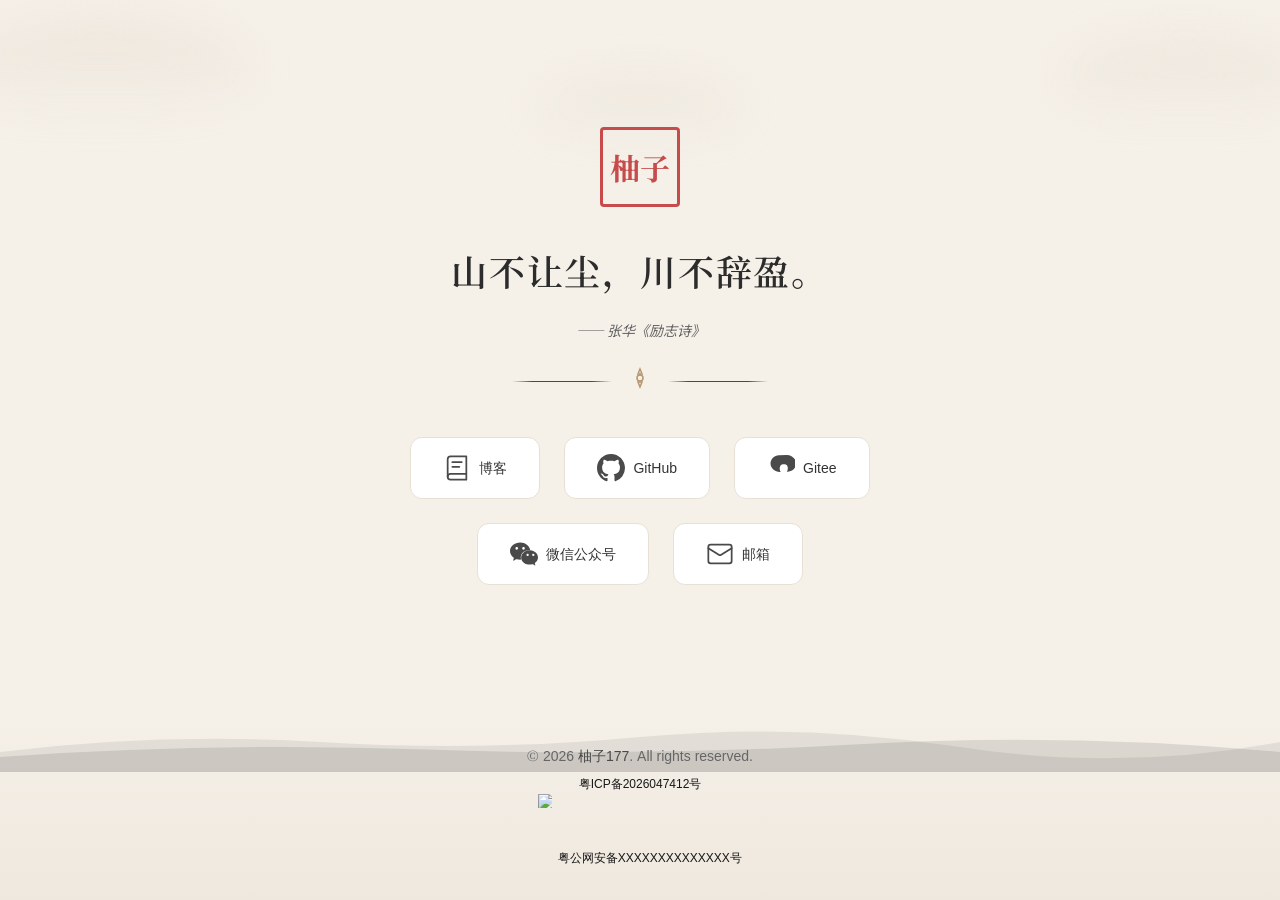
==== commit 5d4ebaae: "修改底部备案" ====
--- a/index.html
+++ b/index.html
@@ -227,13 +227,13 @@
         </p>
         <p class="beian">
           <a href="https://beian.miit.gov.cn/" target="_blank" rel="noopener noreferrer" class="footer-link beian-link">
-            京ICP备XXXXXXXX号-1
+            粤ICP备2026047412号
           </a>
             <img alt="hailuo-beian-icon"
               src="https://cdn.hailuoai.com/hailuo-video-web/public_assets/223037d3-79fd-4db0-a456-749f38a6a14b.png"
               class="beian-icon" style="display: inline-block; text-align: center;">
-              <a href="https://beian.miit.gov.cn/" target="_blank" rel="noopener noreferrer" class="footer-link beian-link" style="display: inline-block;">
-            沪公网安备31010402010179号
+              <a href="https://beian.mps.gov.cn/" target="_blank" rel="noopener noreferrer" class="footer-link beian-link" style="display: inline-block;">
+            粤公网安备XXXXXXXXXXXXXX号
           </a>
             <!-- <span class="underline-text">沪公网安备31010402010179号</span> -->
           </a>
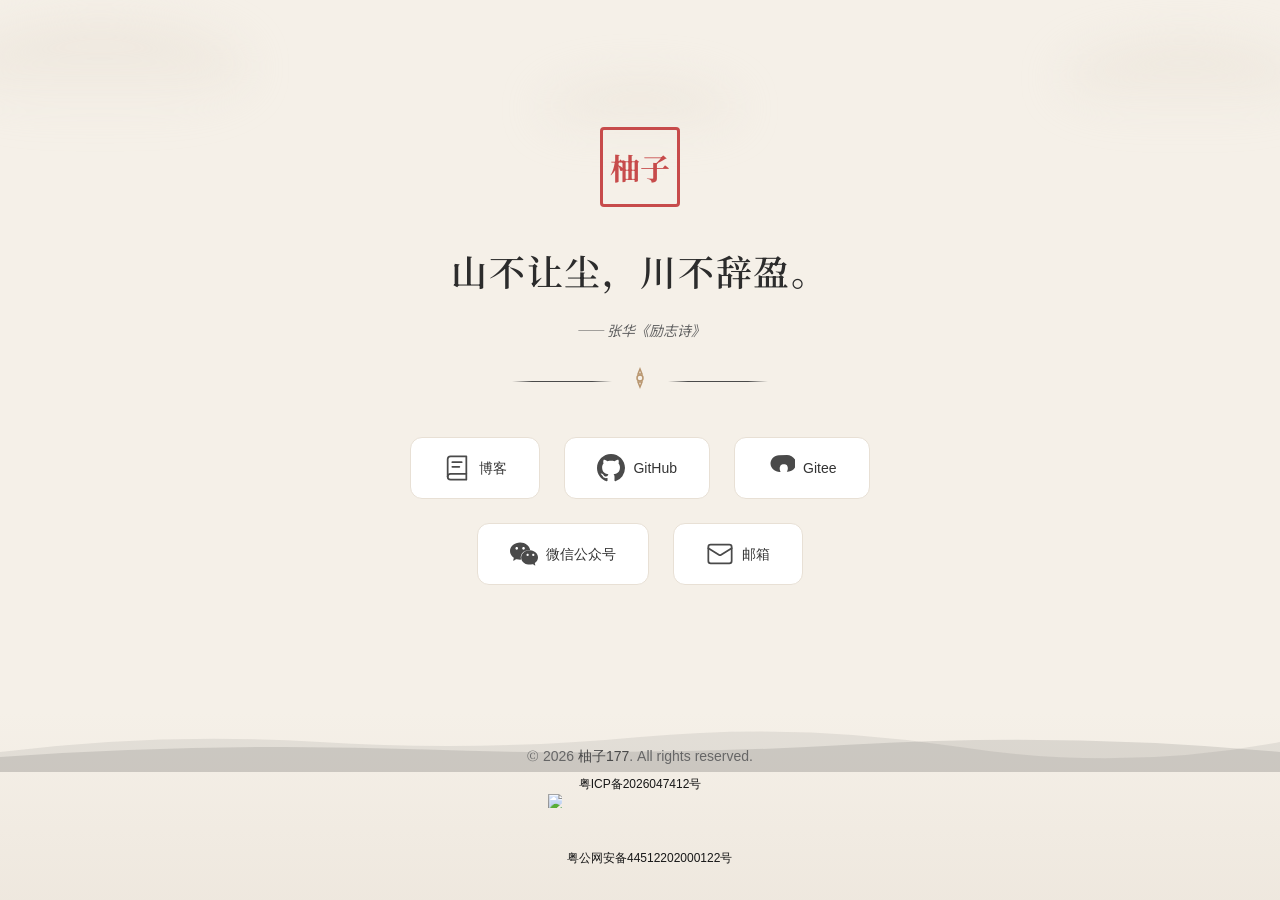
==== commit 95b7b551: "add beian" ====
--- a/index.html
+++ b/index.html
@@ -233,7 +233,7 @@
               src="https://cdn.hailuoai.com/hailuo-video-web/public_assets/223037d3-79fd-4db0-a456-749f38a6a14b.png"
               class="beian-icon" style="display: inline-block; text-align: center;">
               <a href="https://beian.mps.gov.cn/" target="_blank" rel="noopener noreferrer" class="footer-link beian-link" style="display: inline-block;">
-            粤公网安备XXXXXXXXXXXXXX号
+            粤公网安备44512202000122号
           </a>
             <!-- <span class="underline-text">沪公网安备31010402010179号</span> -->
           </a>
